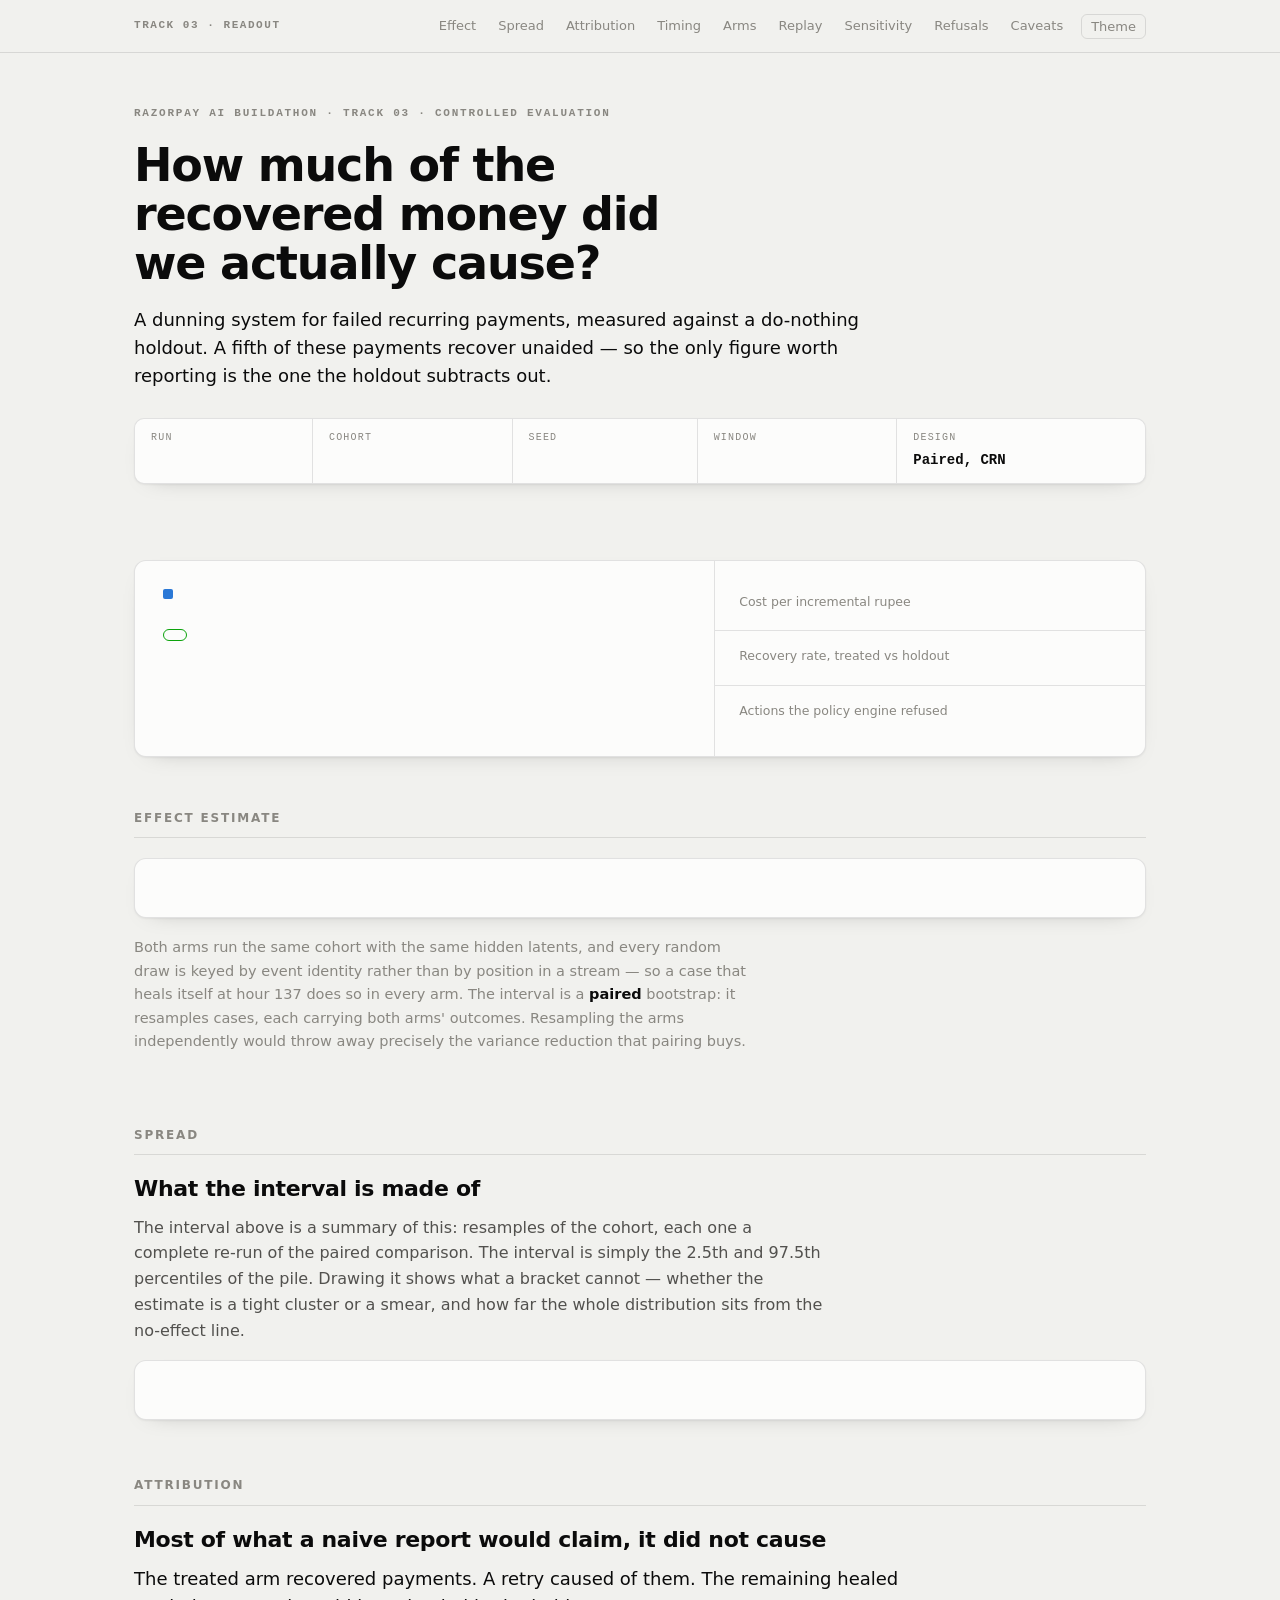
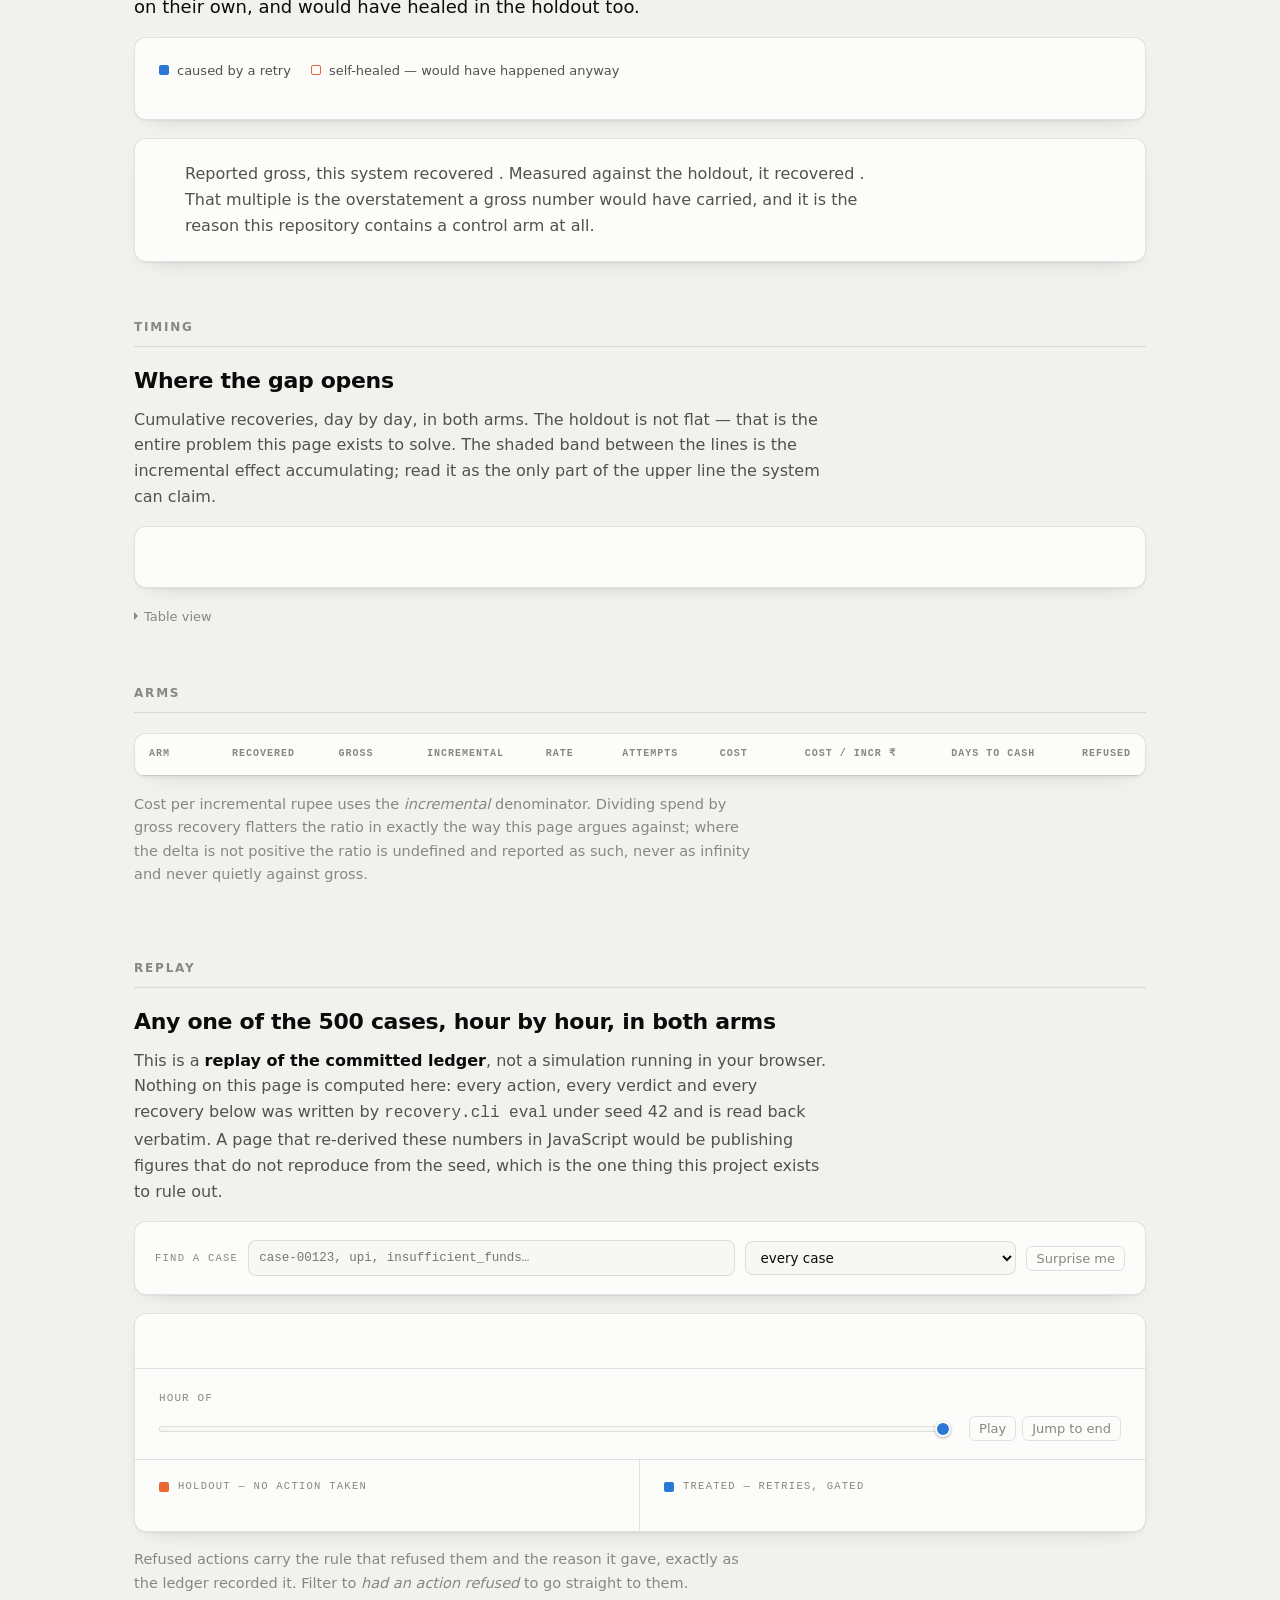
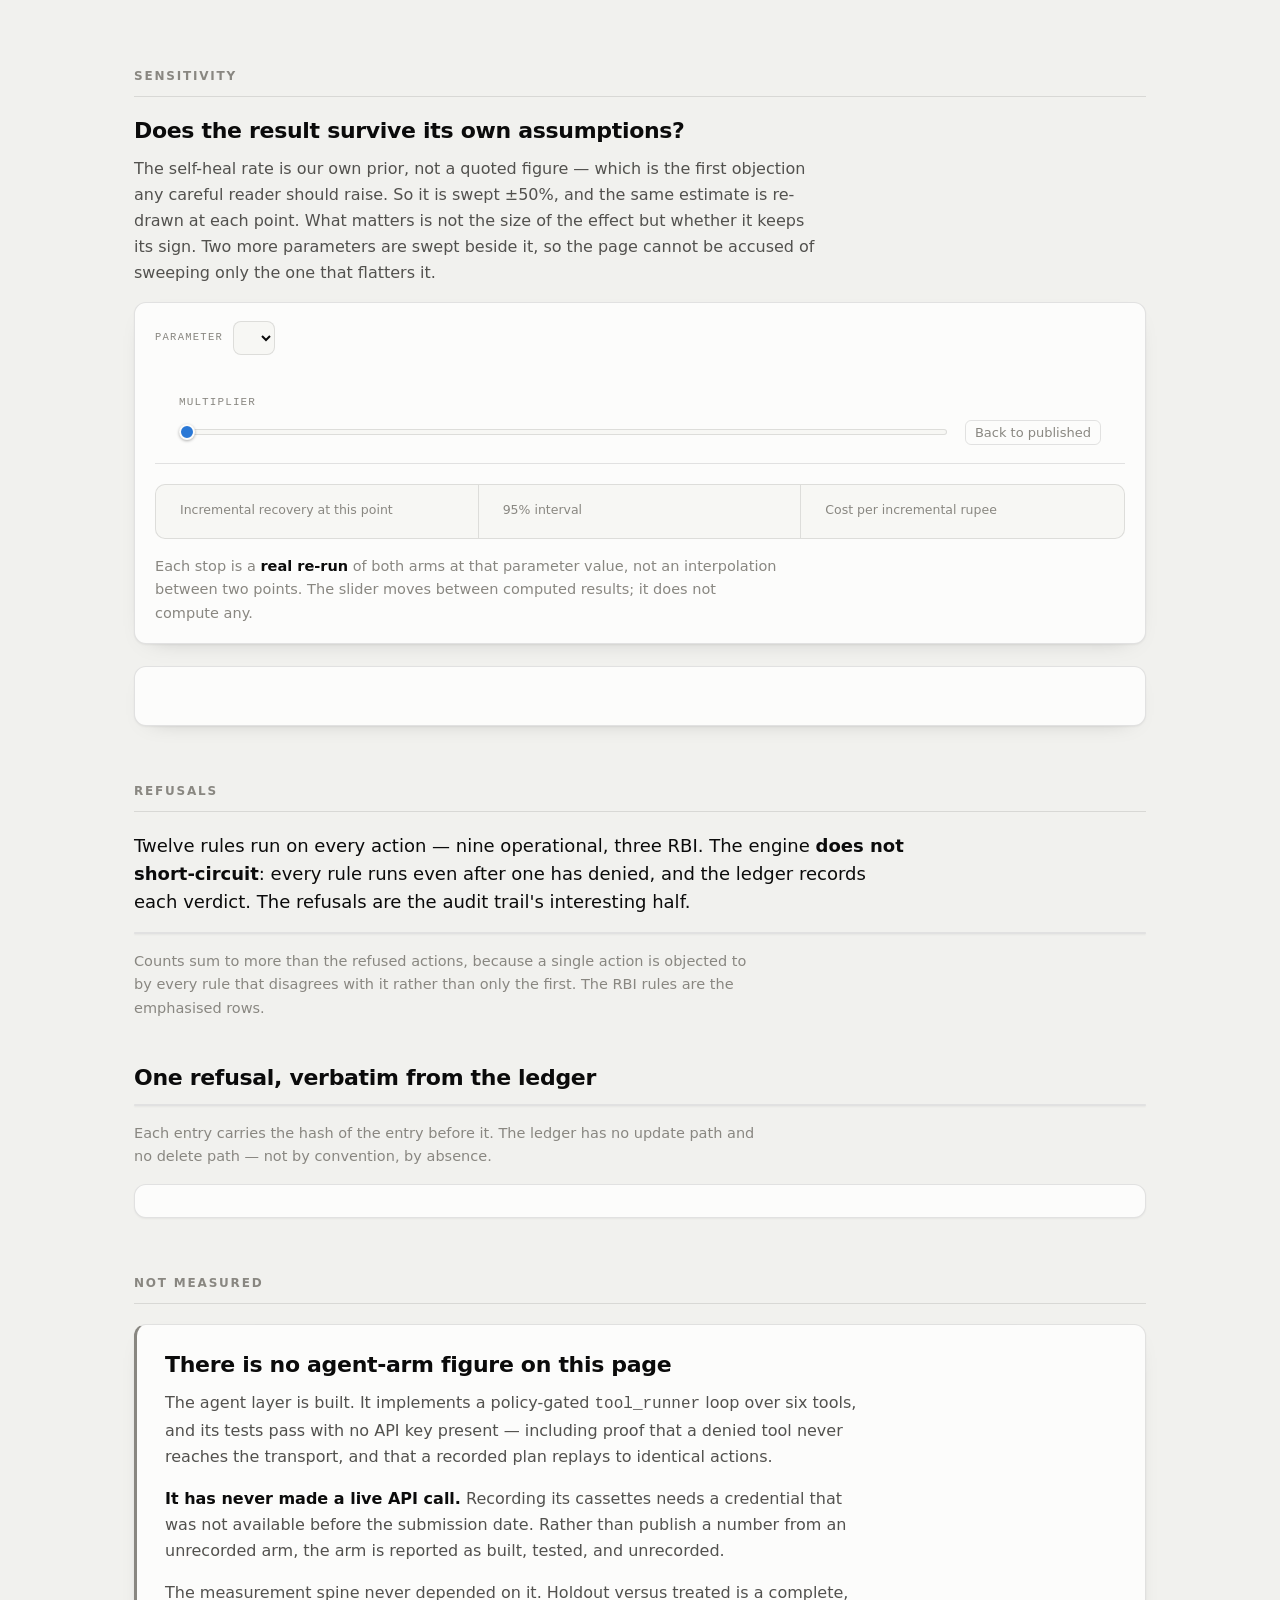
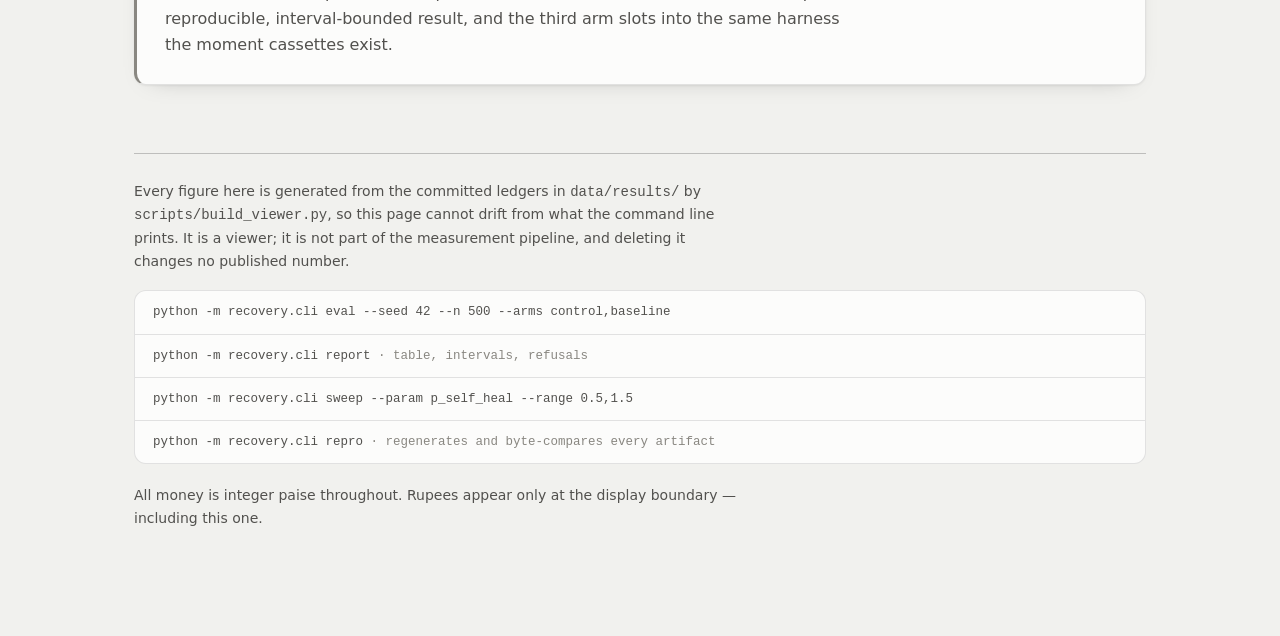
==== scripts/viewer.template.html @ 6b15efc8 "next phase done" ====
<!doctype html>
<html lang="en">
<head>
<meta charset="utf-8">
<meta name="viewport" content="width=device-width, initial-scale=1">
<title>Incremental Recovery Readout</title>
<style>
/* Webfonts are inlined at build time from scripts/fonts/fonts.css, not fetched.
   They used to come from fonts.googleapis.com, which meant that opening this file the
   way a reviewer actually opens it -- locally, often offline -- silently dropped every
   face to the system UI font and took the whole type system down with it. The page
   claims to need no network; it now actually needs none. */
/*__FONTS__*/
/* ---------------------------------------------------------------------------
   Palette. Slot 1 (blue) is the arm that acted; slot 2 (orange) is the holdout.
   One entity, one hue, everywhere on the page -- the same orange marks the
   control line, the self-healed units and the holdout row in the table.
   Both modes validated as a categorical pair against the surfaces below:
   adjacent CVD dE 24.7 light / 26.8 dark, contrast >= 3:1 in both.
   Status colours are reserved and never used for a series.
--------------------------------------------------------------------------- */
:root{
  --plane:#f1f1ee; --surface:#fcfcfb; --surface-2:#f7f7f4;
  --ink:#0b0b0b; --ink-2:#52514e; --muted:#898781;
  --grid:#e1e0d9; --axis:#c3c2b7; --hair:rgba(11,11,11,.11); --hair-2:rgba(11,11,11,.22);
  --series-1:#2a78d6; --series-1-wash:rgba(42,120,214,.10);
  --series-2:#eb6834; --series-2-wash:rgba(235,104,52,.10);
  --good:#0ca30c; --critical:#d03b3b; --critical-wash:rgba(208,59,59,.07);
  --sans:"Archivo",system-ui,-apple-system,"Segoe UI",sans-serif;
  --mono:"IBM Plex Mono",ui-monospace,SFMono-Regular,Menlo,Consolas,monospace;
  --shadow:0 1px 2px rgba(11,11,11,.05), 0 8px 24px -18px rgba(11,11,11,.35);
}
@media (prefers-color-scheme:dark){
  :root:not([data-theme="light"]){
    --plane:#0d0d0d; --surface:#1a1a19; --surface-2:#201f1e;
    --ink:#ffffff; --ink-2:#c3c2b7; --muted:#898781;
    --grid:#2c2c2a; --axis:#383835; --hair:rgba(255,255,255,.11); --hair-2:rgba(255,255,255,.22);
    --series-1:#3987e5; --series-1-wash:rgba(57,135,229,.13);
    --series-2:#d95926; --series-2-wash:rgba(217,89,38,.13);
    --critical-wash:rgba(208,59,59,.15);
    --shadow:0 1px 2px rgba(0,0,0,.5), 0 8px 24px -18px rgba(0,0,0,.9);
  }
}
:root[data-theme="dark"]{
  --plane:#0d0d0d; --surface:#1a1a19; --surface-2:#201f1e;
  --ink:#ffffff; --ink-2:#c3c2b7; --muted:#898781;
  --grid:#2c2c2a; --axis:#383835; --hair:rgba(255,255,255,.11); --hair-2:rgba(255,255,255,.22);
  --series-1:#3987e5; --series-1-wash:rgba(57,135,229,.13);
  --series-2:#d95926; --series-2-wash:rgba(217,89,38,.13);
  --critical-wash:rgba(208,59,59,.15);
  --shadow:0 1px 2px rgba(0,0,0,.5), 0 8px 24px -18px rgba(0,0,0,.9);
}

*{box-sizing:border-box}
html{scroll-behavior:smooth;scroll-padding-top:76px}
body{margin:0;background:var(--plane);color:var(--ink);
  font-family:var(--sans);font-size:16px;line-height:1.62;-webkit-font-smoothing:antialiased}
.wrap{max-width:1060px;margin:0 auto;padding:0 24px 96px}
p{max-width:68ch;margin:0 0 16px;color:var(--ink-2)}
.lede{font-size:18px;line-height:1.55;color:var(--ink)}
.note{color:var(--muted);font-size:14.5px}
b,strong{font-weight:600;color:var(--ink)}
.d{font-family:var(--mono)}
h1,h2,h3{text-wrap:balance;color:var(--ink)}
a{color:inherit}

/* nav --------------------------------------------------------------------- */
nav{position:sticky;top:0;z-index:30;background:var(--plane);
  background:color-mix(in srgb,var(--plane) 88%,transparent);
  backdrop-filter:blur(10px);border-bottom:1px solid var(--hair)}
.navin{max-width:1060px;margin:0 auto;padding:0 24px;display:flex;align-items:center;
  gap:8px;height:52px}
.navmark{font-family:var(--mono);font-size:11px;font-weight:600;letter-spacing:.14em;
  text-transform:uppercase;color:var(--muted);margin-right:auto;white-space:nowrap}
.navlinks{display:flex;gap:2px;overflow-x:auto;scrollbar-width:none}
.navlinks::-webkit-scrollbar{display:none}
.navlinks a{font-size:13px;color:var(--muted);text-decoration:none;padding:5px 10px;
  border-radius:6px;white-space:nowrap}
.navlinks a:hover{color:var(--ink);background:var(--surface-2)}
.navlinks a.on{color:var(--ink);background:var(--surface);box-shadow:inset 0 0 0 1px var(--hair)}
.tog{flex:0 0 auto;font:inherit;font-size:13px;color:var(--muted);cursor:pointer;
  background:none;border:1px solid var(--hair);border-radius:6px;padding:5px 9px;line-height:1}
.tog:hover{color:var(--ink);border-color:var(--hair-2)}

/* masthead ---------------------------------------------------------------- */
header{padding:52px 0 26px}
.kicker{font-family:var(--mono);font-size:11px;font-weight:600;letter-spacing:.16em;
  text-transform:uppercase;color:var(--muted);margin:0 0 18px;max-width:none}
h1{font-size:clamp(31px,4.4vw,46px);line-height:1.07;letter-spacing:-.026em;
  font-weight:700;margin:0 0 18px;max-width:20ch}
.meta{display:flex;flex-wrap:wrap;gap:0;margin-top:28px;border:1px solid var(--hair);
  border-radius:10px;background:var(--surface);overflow:hidden;box-shadow:var(--shadow)}
.meta div{flex:1 1 auto;min-width:112px;padding:11px 16px;border-right:1px solid var(--hair)}
.meta div:last-child{border-right:0}
.meta dt{font-family:var(--mono);font-size:10px;letter-spacing:.12em;text-transform:uppercase;
  color:var(--muted);margin:0 0 3px}
.meta dd{font-family:var(--mono);font-size:14px;font-weight:600;margin:0;
  font-variant-numeric:tabular-nums}

/* sections ---------------------------------------------------------------- */
section{padding-top:56px}
h2{font-size:12px;font-weight:600;letter-spacing:.15em;text-transform:uppercase;
  color:var(--muted);margin:0 0 20px;padding-bottom:9px;border-bottom:1px solid var(--hair)}
h3{font-size:22px;letter-spacing:-.014em;margin:0 0 12px;font-weight:600;line-height:1.25}
.card{border:1px solid var(--hair);border-radius:12px;background:var(--surface);
  box-shadow:var(--shadow)}
.pad{padding:22px 24px}

/* hero -------------------------------------------------------------------- */
.hero{display:grid;grid-template-columns:minmax(0,1.35fr) minmax(0,1fr);gap:0;
  overflow:hidden}
.hero-main{padding:28px 28px 26px;border-right:1px solid var(--hair)}
.hero-label{font-family:var(--mono);font-size:10.5px;letter-spacing:.13em;
  text-transform:uppercase;color:var(--muted);margin:0 0 10px;display:flex;
  align-items:center;gap:9px}
.swatch{width:10px;height:10px;border-radius:2px;display:inline-block;flex:0 0 auto}
.s1{background:var(--series-1)} .s2{background:var(--series-2)}
/* Proportional figures on the hero: tabular-nums makes a big number look loose. */
.hero-value{font-size:clamp(48px,7.4vw,74px);line-height:1;letter-spacing:-.038em;
  font-weight:700;margin:0;color:var(--ink)}
.hero-sub{margin:14px 0 0;font-family:var(--mono);font-size:13px;color:var(--ink-2);
  font-variant-numeric:tabular-nums}
.chip{display:inline-flex;align-items:center;gap:7px;margin-top:16px;font-size:12px;
  font-weight:600;letter-spacing:.02em;padding:5px 11px;border-radius:999px;
  border:1px solid currentColor;color:var(--good)}
.chip.no{color:var(--critical)}
.chip svg{width:13px;height:13px;flex:0 0 auto}
.tiles{display:grid;grid-template-rows:repeat(3,1fr)}
.tile{padding:15px 24px;border-bottom:1px solid var(--hair)}
.tile:last-child{border-bottom:0}
.tile dt{font-size:12.5px;color:var(--muted);margin:0 0 3px}
.tile dd{margin:0;font-size:23px;font-weight:600;letter-spacing:-.02em;line-height:1.2}
.tile .unit{font-size:13px;font-weight:400;color:var(--muted);letter-spacing:0}

/* charts ------------------------------------------------------------------ */
figure{margin:0}
svg{display:block;width:100%;height:auto;overflow:visible}
figcaption{font-size:13.5px;color:var(--muted);line-height:1.6;margin-top:14px;max-width:80ch}
.legend{display:flex;flex-wrap:wrap;gap:20px;margin:0 0 16px;font-size:13px;color:var(--ink-2)}
.legend span{display:inline-flex;align-items:center;gap:8px}
.key-line{width:16px;height:2px;border-radius:1px;display:inline-block}
.key-out{width:10px;height:10px;border-radius:2px;display:inline-block;
  border:1.5px solid var(--series-2)}

/* tables ------------------------------------------------------------------ */
.scroll{overflow-x:auto;border:1px solid var(--hair);border-radius:12px;background:var(--surface);
  box-shadow:var(--shadow)}
table{width:100%;border-collapse:collapse;font-size:14px}
th,td{text-align:right;padding:12px 14px;white-space:nowrap}
th:first-child,td:first-child{text-align:left}
thead th{font-family:var(--mono);font-size:10px;letter-spacing:.1em;text-transform:uppercase;
  color:var(--muted);font-weight:600;border-bottom:1px solid var(--hair-2)}
tbody td{font-family:var(--mono);font-variant-numeric:tabular-nums;
  border-bottom:1px solid var(--hair);color:var(--ink-2)}
tbody tr:last-child td{border-bottom:0}
tbody tr:hover td{background:var(--surface-2)}
tbody td:first-child{font-family:var(--sans);font-weight:600;font-size:14.5px;color:var(--ink)}
.arm-dot{display:inline-block;width:9px;height:9px;border-radius:2px;margin-right:9px;
  vertical-align:0}
td.lead{color:var(--ink);font-weight:600}
details.tableview{margin-top:14px}
details.tableview summary{font-size:13px;color:var(--muted);cursor:pointer;
  list-style:none;display:inline-flex;align-items:center;gap:6px}
details.tableview summary::-webkit-details-marker{display:none}
details.tableview summary::before{content:"";width:0;height:0;
  border:4px solid transparent;border-left-color:currentColor;border-right-width:0;
  transition:transform .15s}
details[open].tableview summary::before{transform:rotate(90deg) translateX(1px)}
details.tableview summary:hover{color:var(--ink)}
details.tableview .scroll{margin-top:12px}

/* refusals ---------------------------------------------------------------- */
.rules{overflow:hidden}
.rule-row{display:grid;grid-template-columns:minmax(150px,15rem) 1fr auto;gap:16px;
  align-items:center;padding:11px 20px;border-bottom:1px solid var(--hair)}
.rule-row:last-child{border-bottom:0}
.rule-row:hover{background:var(--surface-2)}
.rule-row .nm{font-family:var(--mono);font-size:12.5px;color:var(--ink-2)}
.rule-row.rbi-row .nm{color:var(--ink);font-weight:600}
.track{height:10px;border-radius:5px;background:var(--surface-2);
  box-shadow:inset 0 0 0 1px var(--hair);position:relative}
.track i{position:absolute;inset:0 auto 0 0;display:block;background:var(--series-1);
  border-radius:0 4px 4px 0;min-width:5px}
.rule-row .ct{font-family:var(--mono);font-size:13.5px;font-weight:600;min-width:4ch;
  text-align:right;color:var(--ink);font-variant-numeric:tabular-nums}

.register{overflow:hidden;font-family:var(--mono);font-size:12.5px}
.register .hd{display:flex;justify-content:space-between;gap:16px;padding:13px 20px;
  border-bottom:1px solid var(--hair-2);font-size:11px;color:var(--muted);
  letter-spacing:.07em;text-transform:uppercase}
.register .hd b{color:var(--critical)}
.vrow{display:grid;grid-template-columns:5.2rem minmax(0,15rem) 1fr;gap:14px;padding:9px 20px;
  border-bottom:1px solid var(--hair);align-items:baseline;color:var(--ink-2)}
.vrow:last-child{border-bottom:0}
.mk{display:inline-flex;align-items:center;gap:6px;font-weight:600;font-size:11px;
  letter-spacing:.06em;text-transform:uppercase}
.mk svg{width:12px;height:12px;flex:0 0 auto}
.vrow.deny{background:var(--critical-wash)}
.vrow.deny .mk{color:var(--critical)} .vrow.allow .mk{color:var(--good)}
.vrow .rid{color:var(--ink)}
.vrow .why{font-size:12px}
pre{font-family:var(--mono);font-size:12px;line-height:1.85;overflow-x:auto;margin:0;
  padding:16px 20px;border:1px solid var(--hair);border-radius:12px;background:var(--surface);
  color:var(--muted);box-shadow:var(--shadow)}
pre b{color:var(--ink);font-weight:600}

/* caveat, footer ---------------------------------------------------------- */
.caveat{padding:26px 28px;border-left:3px solid var(--muted)}
.caveat h3{margin-top:0}
footer{margin-top:68px;padding-top:26px;border-top:1px solid var(--hair-2);color:var(--muted);
  font-size:14px}
.cmds{list-style:none;padding:0;margin:18px 0 0;border:1px solid var(--hair);border-radius:12px;
  background:var(--surface);overflow:hidden}
.cmds li{font-family:var(--mono);font-size:12.5px;padding:11px 18px;
  border-bottom:1px solid var(--hair);color:var(--ink-2)}
.cmds li:last-child{border-bottom:0}
.cmds span{color:var(--muted)}

/* pickers, scrubbers, replay ---------------------------------------------- */
.picker{padding:18px 20px}
.pickrow{display:flex;flex-wrap:wrap;align-items:center;gap:10px}
.pickrow label{font-family:var(--mono);font-size:10.5px;letter-spacing:.12em;
  text-transform:uppercase;color:var(--muted);flex:0 0 auto}
.pickrow input[type=search],.pickrow select{font:inherit;font-size:13.5px;color:var(--ink);
  background:var(--surface-2);border:1px solid var(--hair);border-radius:8px;
  padding:7px 10px;min-width:0}
.pickrow input[type=search]{flex:1 1 240px;font-family:var(--mono);font-size:12.5px}
.pickrow select{flex:0 1 auto;cursor:pointer}
.pickrow input:focus-visible,.pickrow select:focus-visible,.tog:focus-visible,
input[type=range]:focus-visible{outline:2px solid var(--series-1);outline-offset:2px}
.hits{display:flex;flex-wrap:wrap;gap:6px;margin-top:14px;max-height:118px;overflow-y:auto}
.hits:empty{display:none}
.hit-chip{font-family:var(--mono);font-size:11.5px;padding:5px 9px;border-radius:7px;
  border:1px solid var(--hair);background:var(--surface-2);color:var(--ink-2);
  cursor:pointer;white-space:nowrap;line-height:1}
.hit-chip:hover{color:var(--ink);border-color:var(--hair-2)}
.hit-chip.on{background:var(--series-1);border-color:var(--series-1);color:#fff}
.hit-chip i{display:inline-block;width:6px;height:6px;border-radius:50%;margin-right:6px;
  vertical-align:1px;background:var(--muted)}
.hit-chip.won i{background:var(--series-1)} .hit-chip.deny i{background:var(--critical)}
.hits-none{font-size:13px;color:var(--muted);margin-top:14px}

.casecard{margin-top:18px;overflow:hidden}
.casehd{display:flex;flex-wrap:wrap;gap:20px;justify-content:space-between;
  align-items:flex-start;padding:22px 24px;border-bottom:1px solid var(--hair)}
.caseamt{font-size:clamp(28px,4.2vw,38px);line-height:1;letter-spacing:-.03em;
  font-weight:700;margin:0;color:var(--ink)}
.caseverdict{font-family:var(--mono);font-size:12px;text-align:right;color:var(--ink-2);
  line-height:1.7}
.caseverdict b{display:block;font-size:13px}
.caseverdict .win{color:var(--series-1)} .caseverdict .same{color:var(--muted)}

.scrub{padding:18px 24px;border-bottom:1px solid var(--hair);display:grid;
  grid-template-columns:1fr auto;gap:8px 18px;align-items:center}
.scrub label{font-family:var(--mono);font-size:11px;letter-spacing:.1em;
  text-transform:uppercase;color:var(--muted);grid-column:1/-1}
.scrub label b{color:var(--ink);font-size:13px;letter-spacing:0}
.scrubbtns{display:flex;gap:6px}
input[type=range]{-webkit-appearance:none;appearance:none;width:100%;height:20px;
  background:none;cursor:pointer;margin:0}
input[type=range]::-webkit-slider-runnable-track{height:6px;border-radius:3px;
  background:var(--surface-2);box-shadow:inset 0 0 0 1px var(--hair)}
input[type=range]::-moz-range-track{height:6px;border-radius:3px;
  background:var(--surface-2);box-shadow:inset 0 0 0 1px var(--hair)}
input[type=range]::-webkit-slider-thumb{-webkit-appearance:none;appearance:none;
  width:16px;height:16px;border-radius:50%;background:var(--series-1);margin-top:-5px;
  border:2px solid var(--surface);box-shadow:0 1px 3px rgba(0,0,0,.3)}
input[type=range]::-moz-range-thumb{width:16px;height:16px;border-radius:50%;
  background:var(--series-1);border:2px solid var(--surface);box-shadow:0 1px 3px rgba(0,0,0,.3)}

.lanes{display:grid;grid-template-columns:1fr 1fr;gap:0}
.lane{padding:18px 24px 22px;border-right:1px solid var(--hair);min-width:0}
.lane:last-child{border-right:0}
.lanehd{font-family:var(--mono);font-size:10.5px;letter-spacing:.12em;text-transform:uppercase;
  color:var(--muted);margin:0 0 14px;display:flex;align-items:center;gap:9px}
.events{display:flex;flex-direction:column;gap:8px}
.ev{border:1px solid var(--hair);border-radius:9px;padding:9px 12px;background:var(--surface-2);
  font-family:var(--mono);font-size:12px;color:var(--ink-2);line-height:1.55}
.ev .evhd{display:flex;justify-content:space-between;gap:12px;align-items:baseline}
.ev .evh{color:var(--muted);font-size:11px;flex:0 0 auto}
.ev b{color:var(--ink);font-weight:600}
.ev.deny{background:var(--critical-wash);border-color:var(--critical)}
.ev.deny .rule{color:var(--critical);font-weight:600}
.ev.win{border-color:var(--series-1)}
.ev .why{display:block;margin-top:5px;font-size:11.5px;color:var(--muted)}
.ev-none{font-size:12.5px;color:var(--muted);font-style:italic}
.sweeptiles{grid-template-rows:none;grid-template-columns:repeat(3,1fr);margin:20px 0 0;
  border:1px solid var(--hair);border-radius:10px;overflow:hidden;background:var(--surface-2)}
.sweeptiles .tile{border-bottom:0;border-right:1px solid var(--hair)}
.sweeptiles .tile:last-child{border-right:0}
.sweeptiles .tile dd{font-family:var(--mono);font-size:17px;font-variant-numeric:tabular-nums}

@media (max-width:760px){
  .lanes{grid-template-columns:1fr}
  .lane{border-right:0;border-bottom:1px solid var(--hair)}
  .sweeptiles{grid-template-columns:1fr}
  .sweeptiles .tile{border-right:0;border-bottom:1px solid var(--hair)}
}

/* tooltip ----------------------------------------------------------------- */
#tip{position:fixed;z-index:60;pointer-events:none;opacity:0;transition:opacity .1s;
  background:var(--surface);border:1px solid var(--hair-2);border-radius:8px;
  box-shadow:var(--shadow);padding:8px 11px;font-family:var(--mono);font-size:12px;
  color:var(--ink);max-width:280px;line-height:1.5}
#tip b{display:block;font-family:var(--sans);font-size:12.5px;margin-bottom:3px}
.hit{cursor:crosshair}

@media (max-width:820px){
  .hero{grid-template-columns:1fr}
  .hero-main{border-right:0;border-bottom:1px solid var(--hair)}
  .tiles{grid-template-columns:1fr}
}
@media (max-width:760px){
  .wrap{padding:0 16px 64px}
  .navin{padding:0 16px}
  .rule-row{grid-template-columns:minmax(112px,10rem) 1fr auto;gap:11px}
  .vrow{grid-template-columns:1fr;gap:2px}
}
@media print{
  nav,.tog,#tip{display:none}
  body{background:#fff}
  .card,.scroll,pre,.cmds{box-shadow:none}
  section{page-break-inside:avoid}
}
</style>
</head>
<body>

<nav>
  <div class="navin">
    <span class="navmark">Track 03 · Readout</span>
    <div class="navlinks">
      <a href="#effect">Effect</a>
      <a href="#spread">Spread</a>
      <a href="#attribution">Attribution</a>
      <a href="#timing">Timing</a>
      <a href="#arms">Arms</a>
      <a href="#replay">Replay</a>
      <a href="#sensitivity">Sensitivity</a>
      <a href="#refusals">Refusals</a>
      <a href="#caveats">Caveats</a>
    </div>
    <button class="tog" id="tog" type="button" aria-label="Switch colour theme">Theme</button>
  </div>
</nav>

<div class="wrap">

<header>
  <p class="kicker">Razorpay AI Buildathon · Track 03 · Controlled evaluation</p>
  <h1>How much of the recovered money did we actually cause?</h1>
  <p class="lede">A dunning system for failed recurring payments, measured against a
  do-nothing holdout. A fifth of these payments recover unaided — so the only figure
  worth reporting is the one the holdout subtracts out.</p>
  <dl class="meta">
    <div><dt>Run</dt><dd id="m-run"></dd></div>
    <div><dt>Cohort</dt><dd id="m-n"></dd></div>
    <div><dt>Seed</dt><dd id="m-seed"></dd></div>
    <div><dt>Window</dt><dd id="m-window"></dd></div>
    <div><dt>Design</dt><dd>Paired, CRN</dd></div>
  </dl>
</header>

<section id="effect" style="padding-top:34px">
  <div class="card hero">
    <div class="hero-main">
      <p class="hero-label"><i class="swatch s1"></i><span id="h-label"></span></p>
      <p class="hero-value" id="h-value"></p>
      <p class="hero-sub" id="h-sub"></p>
      <span class="chip" id="h-chip"></span>
    </div>
    <dl class="tiles">
      <div class="tile"><dt>Cost per incremental rupee</dt><dd id="t-cpi"></dd></div>
      <div class="tile"><dt>Recovery rate, treated vs holdout</dt><dd id="t-rate"></dd></div>
      <div class="tile"><dt>Actions the policy engine refused</dt><dd id="t-blocked"></dd></div>
    </dl>
  </div>

  <h2 style="margin-top:52px">Effect estimate</h2>
  <figure class="card pad">
    <div id="fig-forest"></div>
    <figcaption id="cap-forest"></figcaption>
  </figure>
  <p class="note" style="margin-top:18px">Both arms run the same cohort with the same
  hidden latents, and every random draw is keyed by event identity rather than by
  position in a stream — so a case that heals itself at hour 137 does so in every arm.
  The interval is a <strong>paired</strong> bootstrap: it resamples cases, each carrying
  both arms' outcomes. Resampling the arms independently would throw away precisely the
  variance reduction that pairing buys.</p>
</section>

<section id="spread">
  <h2>Spread</h2>
  <h3>What the interval is made of</h3>
  <p>The interval above is a summary of this: <b id="s-reps"></b> resamples of the
  cohort, each one a complete re-run of the paired comparison. The interval is simply
  the 2.5th and 97.5th percentiles of the pile. Drawing it shows what a bracket cannot —
  whether the estimate is a tight cluster or a smear, and how far the whole distribution
  sits from the no-effect line.</p>
  <figure class="card pad">
    <div id="fig-boot" class="hit"></div>
    <figcaption id="cap-boot"></figcaption>
  </figure>
</section>

<section id="attribution">
  <h2>Attribution</h2>
  <h3>Most of what a naive report would claim, it did not cause</h3>
  <p class="lede">The treated arm recovered <b id="a-total"></b> payments. A retry
  caused <b id="a-caused"></b> of them. The remaining <b id="a-anyway"></b> healed on
  their own, and would have healed in the holdout too.</p>
  <div class="card pad">
    <div class="legend">
      <span><i class="swatch s1"></i>caused by a retry</span>
      <span><i class="key-out"></i>self-healed — would have happened anyway</span>
    </div>
    <div id="fig-units" class="hit"></div>
  </div>
  <div class="card pad" style="display:grid;grid-template-columns:auto 1fr;gap:26px;
    align-items:center;margin-top:18px">
    <p style="margin:0;font-size:38px;font-weight:700;letter-spacing:-.03em;line-height:1;
      color:var(--ink);max-width:none" id="a-ratio"></p>
    <p style="margin:0">Reported gross, this system recovered <b id="a-gross"></b>.
    Measured against the holdout, it recovered <b id="a-incr"></b>. That multiple is the
    overstatement a gross number would have carried, and it is the reason this
    repository contains a control arm at all.</p>
  </div>
</section>

<section id="timing">
  <h2>Timing</h2>
  <h3>Where the gap opens</h3>
  <p>Cumulative recoveries, day by day, in both arms. The holdout is not flat — that is
  the entire problem this page exists to solve. The shaded band between the lines is the
  incremental effect accumulating; read it as the only part of the upper line the
  system can claim.</p>
  <figure class="card pad">
    <div class="legend" id="leg-timing"></div>
    <div id="fig-timing" class="hit"></div>
    <figcaption id="cap-timing"></figcaption>
  </figure>
  <details class="tableview">
    <summary>Table view</summary>
    <div class="scroll"><table id="timing-table"></table></div>
  </details>
</section>

<section id="arms">
  <h2>Arms</h2>
  <div class="scroll"><table id="arms-table">
    <thead><tr>
      <th>arm</th><th>recovered</th><th>gross</th><th>incremental</th><th>rate</th>
      <th>attempts</th><th>cost</th><th>cost / incr ₹</th><th>days to cash</th><th>refused</th>
    </tr></thead><tbody></tbody>
  </table></div>
  <p class="note" style="margin-top:16px">Cost per incremental rupee uses the
  <em>incremental</em> denominator. Dividing spend by gross recovery flatters the ratio
  in exactly the way this page argues against; where the delta is not positive the ratio
  is undefined and reported as such, never as infinity and never quietly against gross.</p>
</section>

<section id="replay">
  <h2>Replay</h2>
  <h3>Any one of the 500 cases, hour by hour, in both arms</h3>
  <p>This is a <strong>replay of the committed ledger</strong>, not a simulation running
  in your browser. Nothing on this page is computed here: every action, every verdict and
  every recovery below was written by <span class="d">recovery.cli eval</span> under seed
  42 and is read back verbatim. A page that re-derived these numbers in JavaScript would
  be publishing figures that do not reproduce from the seed, which is the one thing this
  project exists to rule out.</p>

  <div class="card pad picker">
    <div class="pickrow">
      <label for="case-search">Find a case</label>
      <input id="case-search" type="search" placeholder="case-00123, upi, insufficient_funds…"
             autocomplete="off" spellcheck="false">
      <select id="case-filter" aria-label="Filter cases">
        <option value="all">every case</option>
        <option value="denied">had an action refused</option>
        <option value="lift">recovered only in the treated arm</option>
        <option value="selfheal">self-healed in both arms</option>
        <option value="neither">never recovered</option>
      </select>
      <button class="tog" id="case-rand" type="button">Surprise me</button>
    </div>
    <div id="case-hits" class="hits"></div>
  </div>

  <div class="card casecard" id="case-card">
    <div class="casehd">
      <div>
        <p class="hero-label"><span id="c-id"></span></p>
        <p class="caseamt" id="c-amt"></p>
        <p class="note" id="c-meta" style="margin:6px 0 0"></p>
      </div>
      <div class="caseverdict" id="c-verdict"></div>
    </div>

    <div class="scrub">
      <label for="c-hour">Hour <b id="c-hour-label"></b> of <span id="c-window"></span></label>
      <input id="c-hour" type="range" min="0" max="336" step="1" value="336">
      <div class="scrubbtns">
        <button class="tog" id="c-play" type="button">Play</button>
        <button class="tog" id="c-end" type="button">Jump to end</button>
      </div>
    </div>

    <div id="fig-case" class="hit"></div>

    <div class="lanes">
      <div class="lane"><p class="lanehd"><i class="swatch s2"></i>holdout — no action taken</p>
        <div class="events" id="c-ev-control"></div></div>
      <div class="lane"><p class="lanehd"><i class="swatch s1"></i>treated — retries, gated</p>
        <div class="events" id="c-ev-treat"></div></div>
    </div>
  </div>
  <p class="note" style="margin-top:16px">Refused actions carry the rule that refused
  them and the reason it gave, exactly as the ledger recorded it. Filter to
  <em>had an action refused</em> to go straight to them.</p>
</section>

<section id="sensitivity">
  <h2>Sensitivity</h2>
  <h3>Does the result survive its own assumptions?</h3>
  <p>The self-heal rate is our own prior, not a quoted figure — which is the first
  objection any careful reader should raise. So it is swept ±50%, and the same estimate
  is re-drawn at each point. What matters is not the size of the effect but whether it
  keeps its sign. Two more parameters are swept beside it, so the page cannot be accused
  of sweeping only the one that flatters it.</p>

  <div class="card pad picker">
    <div class="pickrow">
      <label for="sweep-param">Parameter</label>
      <select id="sweep-param" aria-label="Which parameter to sweep"></select>
      <span class="note" id="sweep-desc"></span>
    </div>
    <div class="scrub" style="margin-top:18px">
      <label for="sweep-at">Multiplier <b id="sweep-at-label"></b></label>
      <input id="sweep-at" type="range" min="0" max="8" step="1" value="0">
      <div class="scrubbtns">
        <button class="tog" id="sweep-reset" type="button">Back to published</button>
      </div>
    </div>
    <dl class="tiles sweeptiles">
      <div class="tile"><dt>Incremental recovery at this point</dt><dd id="s-incr"></dd></div>
      <div class="tile"><dt>95% interval</dt><dd id="s-ci"></dd></div>
      <div class="tile"><dt>Cost per incremental rupee</dt><dd id="s-cpi"></dd></div>
    </dl>
    <p class="note" style="margin:16px 0 0">Each stop is a <strong>real re-run</strong> of
    both arms at that parameter value, not an interpolation between two points. The slider
    moves between computed results; it does not compute any.</p>
  </div>

  <figure class="card pad" style="margin-top:22px">
    <div id="fig-sweep"></div>
    <figcaption id="cap-sweep"></figcaption>
  </figure>
</section>

<section id="refusals">
  <h2>Refusals</h2>
  <p class="lede">Twelve rules run on every action — nine operational, three RBI. The
  engine <strong>does not short-circuit</strong>: every rule runs even after one has
  denied, and the ledger records each verdict. The refusals are the audit trail's
  interesting half.</p>
  <div class="card rules" id="rules"></div>
  <p class="note" style="margin-top:16px">Counts sum to more than the
  <b id="r-total"></b> refused actions, because a single action is objected to by every
  rule that disagrees with it rather than only the first. The RBI rules are the
  emphasised rows.</p>

  <h3 style="margin-top:44px">One refusal, verbatim from the ledger</h3>
  <div class="card register" id="register"></div>
  <p class="note" style="margin-top:16px">Each entry carries the hash of the entry
  before it. The ledger has no update path and no delete path — not by convention, by
  absence.</p>
  <pre id="chain"></pre>
</section>

<section id="caveats">
  <h2>Not measured</h2>
  <div class="card caveat">
    <h3>There is no agent-arm figure on this page</h3>
    <p>The agent layer is built. It implements a policy-gated <span class="d">tool_runner</span>
    loop over six tools, and its tests pass with no API key present — including proof
    that a denied tool never reaches the transport, and that a recorded plan replays to
    identical actions.</p>
    <p><strong>It has never made a live API call.</strong> Recording its cassettes needs
    a credential that was not available before the submission date. Rather than publish a
    number from an unrecorded arm, the arm is reported as built, tested, and unrecorded.</p>
    <p style="margin-bottom:0">The measurement spine never depended on it. Holdout versus
    treated is a complete, reproducible, interval-bounded result, and the third arm slots
    into the same harness the moment cassettes exist.</p>
  </div>
</section>

<footer>
  <p>Every figure here is generated from the committed ledgers in
  <span class="d">data/results/</span> by <span class="d">scripts/build_viewer.py</span>,
  so this page cannot drift from what the command line prints. It is a viewer; it is not
  part of the measurement pipeline, and deleting it changes no published number.</p>
  <ul class="cmds">
    <li>python -m recovery.cli eval --seed 42 --n 500 --arms control,baseline</li>
    <li>python -m recovery.cli report <span>· table, intervals, refusals</span></li>
    <li>python -m recovery.cli sweep --param p_self_heal --range 0.5,1.5</li>
    <li>python -m recovery.cli repro <span>· regenerates and byte-compares every artifact</span></li>
  </ul>
  <p style="margin-top:20px" id="foot-costs"></p>
  <p>All money is integer paise throughout. Rupees appear only at the display boundary —
  including this one.</p>
</footer>

</div>
<div id="tip" role="status" aria-live="polite"></div>

<script id="payload" type="application/json">__DATA__</script>
<script>
const D = JSON.parse(document.getElementById("payload").textContent);
const $ = id => document.getElementById(id);
const NS = "http://www.w3.org/2000/svg";

/* -- formatting: rupees at the display boundary, never anywhere else ------- */
const R  = p => (p < 0 ? "−" : "") + "₹" +
  Math.abs(Math.round(p / 100)).toLocaleString("en-IN");
const Rp = p => { const s = p < 0 ? "−" : ""; p = Math.abs(p);
  return s + "₹" + Math.floor(p / 100).toLocaleString("en-IN") + "." +
    String(p % 100).padStart(2, "0"); };
const pct = x => (x * 100).toFixed(1) + "%";
const N = n => n.toLocaleString("en-IN");

/* -- svg helpers ---------------------------------------------------------- */
function svg(w, h){ const s = document.createElementNS(NS, "svg");
  s.setAttribute("viewBox", `0 0 ${w} ${h}`); s.setAttribute("role", "img"); return s; }
function el(t, a, p){ const e = document.createElementNS(NS, t);
  for (const k in a) e.setAttribute(k, a[k]); p.appendChild(e); return e; }
function txt(p, x, y, s, anchor, size, fill, weight){
  const t = el("text", { x, y, "text-anchor": anchor || "middle", "font-family": "var(--mono)",
    "font-size": size || 11, fill: fill || "var(--muted)", "font-weight": weight || 400,
    "font-variant-numeric": "tabular-nums" }, p);
  t.textContent = s; return t; }

/* -- one shared tooltip; hover enhances, it never gates a value ----------- */
const tip = $("tip");
function hoverable(node, html){
  node.addEventListener("pointerenter", () => { tip.innerHTML = html; tip.style.opacity = 1; });
  node.addEventListener("pointermove", e => {
    const pad = 14, w = tip.offsetWidth, h = tip.offsetHeight;
    tip.style.left = Math.min(e.clientX + pad, innerWidth - w - 8) + "px";
    tip.style.top  = Math.max(8, e.clientY - h - pad) + "px";
  });
  node.addEventListener("pointerleave", () => { tip.style.opacity = 0; });
}

/* -- theme toggle: the CSS carries both palettes; this only stamps the root */
(function(){
  const root = document.documentElement;
  let saved = null;
  try { saved = localStorage.getItem("readout-theme"); } catch (e) { /* private mode */ }
  if (saved === "dark" || saved === "light") root.setAttribute("data-theme", saved);
  $("tog").addEventListener("click", () => {
    const dark = getComputedStyle(root).getPropertyValue("--plane").trim() === "#0d0d0d";
    const next = dark ? "light" : "dark";
    root.setAttribute("data-theme", next);
    try { localStorage.setItem("readout-theme", next); } catch (e) { /* ignore */ }
  });
})();

/* -- nav scrollspy -------------------------------------------------------- */
(function(){
  const links = [...document.querySelectorAll(".navlinks a")];
  const byId = new Map(links.map(a => [a.getAttribute("href").slice(1), a]));
  const obs = new IntersectionObserver(entries => {
    entries.forEach(e => {
      if (!e.isIntersecting) return;
      links.forEach(a => a.classList.remove("on"));
      byId.get(e.target.id)?.classList.add("on");
    });
  }, { rootMargin: "-56px 0px -70% 0px" });
  byId.forEach((_, id) => { const s = document.getElementById(id); if (s) obs.observe(s); });
})();

/* -- run metadata --------------------------------------------------------- */
$("m-run").textContent = D.run.run_id;
$("m-n").textContent = D.run.n + " cases";
$("m-seed").textContent = D.run.seed;
$("m-window").textContent = D.run.window_h + " h";

const control = D.arms.find(a => a.arm === "control");
const treat   = D.arms.find(a => a.arm !== "control") || control;
const ci      = D.ci[treat.arm];
const DAYS    = Math.max(1, D.run.window_h / 24);

/* ========================================================================
   Hero. Exactly one hero figure on the page; everything else is a stat tile.
   ======================================================================== */
(function(){
  $("h-label").textContent = "Incremental recovery · " + treat.arm + " over holdout";
  $("h-value").textContent = R(ci.point);
  $("h-sub").textContent =
    "95% paired bootstrap  [" + R(ci.lo) + ", " + R(ci.hi) + "]   ·   " +
    N(ci.replicates) + " replicates";

  const ok = ci.excludes_zero && ci.lo > 0;
  const chip = $("h-chip");
  chip.className = "chip" + (ok ? "" : " no");
  chip.innerHTML =
    `<svg viewBox="0 0 16 16" fill="none" stroke="currentColor" stroke-width="2"
      stroke-linecap="round" stroke-linejoin="round" aria-hidden="true">` +
    (ok ? `<path d="M13 4.5 6.5 11.5 3 8"/>` : `<path d="M8 4v5"/><path d="M8 12h.01"/>`) +
    `</svg><span>${ok ? "Interval clears zero" : "Interval crosses zero"}</span>`;

  $("t-cpi").innerHTML = treat.cpi == null
    ? "—" : "₹" + treat.cpi.toFixed(3) + ' <span class="unit">per incremental ₹1</span>';
  $("t-rate").innerHTML = pct(treat.recovery_rate) +
    ' <span class="unit">vs ' + pct(control.recovery_rate) + " unaided</span>";
  $("t-blocked").innerHTML = N(treat.blocked) +
    ' <span class="unit">across ' + Object.keys(treat.blocked_by_rule).length + " rules</span>";

  const c = D.costs;
  $("foot-costs").textContent =
    "Cost priors, all our own and all swept: retry " + Rp(c.retry_paise) + ", SMS " +
    Rp(c.sms_paise) + ", WhatsApp " + Rp(c.whatsapp_paise) + ", e-mail " +
    Rp(c.email_paise) + " per action.";
})();

/* ========================================================================
   Forest plot. One row per estimate on a shared scale; the right-hand
   numbers are the forest's estimate column, not per-point labelling.
   ======================================================================== */
function forest(mount, rows, opts){
  const W = 960, ROW = opts.row || 62, PL = opts.left || 172, PR = 124, PT = 36, PB = 44;
  const H = PT + rows.length * ROW + PB;
  const lo = Math.min(0, ...rows.map(r => r.lo)), hi = Math.max(...rows.map(r => r.hi));
  const pad = (hi - lo) * 0.06;
  const X = v => PL + ((v - (lo - pad)) / ((hi + pad) - (lo - pad))) * (W - PL - PR);
  const s = svg(W, H);

  const ticks = 5;
  for (let i = 0; i <= ticks; i++){
    const v = (lo - pad) + ((hi + pad) - (lo - pad)) * i / ticks;
    // Solid hairline gridlines. Dashing is reserved for the threshold below.
    el("line", { x1: X(v), y1: PT - 10, x2: X(v), y2: PT + rows.length * ROW,
      stroke: "var(--grid)", "stroke-width": 1 }, s);
    txt(s, X(v), PT + rows.length * ROW + 24, R(v), "middle", 10.5);
  }
  // The no-effect line: a threshold, which is the one thing a dash may mean.
  el("line", { x1: X(0), y1: PT - 16, x2: X(0), y2: PT + rows.length * ROW + 4,
    stroke: "var(--critical)", "stroke-width": 1.5, "stroke-dasharray": "4 4" }, s);
  txt(s, X(0), PT - 22, "no effect", "middle", 10.5, "var(--critical)", 600);

  rows.forEach((r, i) => {
    const y = PT + i * ROW + ROW / 2;
    const col = "var(--series-1)";
    if (i) el("line", { x1: 0, y1: PT + i * ROW, x2: W, y2: PT + i * ROW,
      stroke: "var(--hair)", "stroke-width": 1 }, s);
    txt(s, PL - 18, y - 3, r.label, "end", 13.5, "var(--ink)", 600);
    if (r.sub) txt(s, PL - 18, y + 13, r.sub, "end", 10.5, "var(--muted)");

    const g = el("g", { class: "hit" }, s);
    el("line", { x1: X(r.lo), y1: y, x2: X(r.hi), y2: y, stroke: col, "stroke-width": 2,
      "stroke-linecap": "round" }, g);
    [r.lo, r.hi].forEach(v => el("line", { x1: X(v), y1: y - 7, x2: X(v), y2: y + 7,
      stroke: col, "stroke-width": 2, "stroke-linecap": "round" }, g));
    // Point estimate: >= 8px, with a 2px surface ring so it stays legible on the whisker.
    el("circle", { cx: X(r.point), cy: y, r: 5.5, fill: col,
      stroke: "var(--surface)", "stroke-width": 2 }, g);
    // Wide invisible hit target -- the mark itself is too small to hover reliably.
    const hit = el("rect", { x: X(r.lo) - 14, y: y - 16, width: X(r.hi) - X(r.lo) + 28,
      height: 32, fill: "transparent" }, g);
    hoverable(hit, `<b>${r.label}</b>estimate ${R(r.point)}<br>95% CI [${R(r.lo)}, ${R(r.hi)}]`);

    txt(s, W - PR + 18, y + 4, R(r.point), "start", 13, "var(--ink)", 600);
  });
  mount.appendChild(s);
}

forest($("fig-forest"), [{
  label: treat.arm + " − control",
  sub: N(ci.replicates) + " replicates",
  point: ci.point, lo: ci.lo, hi: ci.hi
}], { row: 84 });

$("cap-forest").textContent =
  "Incremental recovery with its 95% paired-bootstrap interval, drawn against the no-effect line. "
  + "Interval: [" + R(ci.lo) + ", " + R(ci.hi) + "]. "
  + (ci.excludes_zero ? "It clears zero, so the effect is distinguishable from doing nothing."
                      : "It crosses zero, so the effect is not distinguishable from doing nothing.");

/* ========================================================================
   Bootstrap distribution. The interval is a two-number summary of this pile,
   and the pile is already in the payload -- so draw it.
   ======================================================================== */
(function(){
  const reps = D.bootstrap_replicates || [];
  if (!reps.length){ $("cap-boot").textContent = "No replicates committed."; return; }
  $("s-reps").textContent = N(reps.length);

  const W = 960, H = 300, PL = 56, PR = 24, PT = 22, PB = 46;
  // Zero is forced into the domain: "the whole distribution sits right of zero"
  // is the claim, and a chart cropped to the data cannot show it.
  const lo = Math.min(0, ...reps), hi = Math.max(...reps);
  const span = (hi - lo) || 1;
  const X = v => PL + ((v - lo) / span) * (W - PL - PR);

  const BINS = 40, w = span / BINS, counts = new Array(BINS).fill(0);
  reps.forEach(v => counts[Math.min(BINS - 1, Math.floor((v - lo) / w))]++);
  const peak = Math.max(...counts);
  const Y = c => PT + (1 - c / peak) * (H - PT - PB);
  const s = svg(W, H);

  for (let i = 0; i <= 4; i++){
    const y = PT + (H - PT - PB) * i / 4;
    el("line", { x1: PL, y1: y, x2: W - PR, y2: y, stroke: "var(--grid)",
      "stroke-width": 1 }, s);
    txt(s, PL - 10, y + 4, N(Math.round(peak * (1 - i / 4))), "end", 10.5);
  }
  el("line", { x1: PL, y1: H - PB, x2: W - PR, y2: H - PB, stroke: "var(--axis)",
    "stroke-width": 1 }, s);

  const bw = (W - PL - PR) / BINS;
  counts.forEach((c, i) => {
    if (!c) return;
    const x = PL + i * bw, h = (H - PB) - Y(c);
    // 2px surface gap between neighbours, 4px rounded data-end, square at baseline.
    const g = el("g", {}, s);
    el("path", {
      d: `M${x + 1} ${H - PB} V${Y(c) + 4} a4 4 0 0 1 4 -4 h${bw - 10} a4 4 0 0 1 4 4 V${H - PB} Z`,
      fill: "var(--series-1)", opacity: .85
    }, g);
    const hit = el("rect", { x, y: PT, width: bw, height: H - PB - PT, fill: "transparent" }, g);
    hoverable(hit, `<b>${R(lo + i * w)} – ${R(lo + (i + 1) * w)}</b>${N(c)} of ` +
      `${N(reps.length)} replicates (${(c / reps.length * 100).toFixed(1)}%)`);
  });

  // The interval bounds and the no-effect line, all directly labelled.
  [["lo", ci.lo, "2.5%"], ["hi", ci.hi, "97.5%"]].forEach(([, v, lab]) => {
    el("line", { x1: X(v), y1: PT - 6, x2: X(v), y2: H - PB, stroke: "var(--ink)",
      "stroke-width": 1.5 }, s);
    txt(s, X(v), PT - 11, lab + "  " + R(v), "middle", 10.5, "var(--ink)", 600);
  });
  el("line", { x1: X(0), y1: PT - 6, x2: X(0), y2: H - PB, stroke: "var(--critical)",
    "stroke-width": 1.5, "stroke-dasharray": "4 4" }, s);
  txt(s, X(0) + 6, PT - 11, "no effect", "start", 10.5, "var(--critical)", 600);

  for (let i = 0; i <= 5; i++){
    const v = lo + span * i / 5;
    txt(s, X(v), H - PB + 22, R(v), "middle", 10.5);
  }
  txt(s, (PL + W - PR) / 2, H - 8, "incremental recovery per bootstrap resample",
    "middle", 11, "var(--muted)");

  $("fig-boot").appendChild(s);
  const below = reps.filter(v => v <= 0).length;
  $("cap-boot").textContent =
    N(reps.length) + " paired resamples of the cohort. " +
    (below === 0
      ? "Not one of them lands at or below zero, which is the same statement the interval makes and a harder one to misread."
      : N(below) + " of them land at or below zero.") +
    " The bars are counts of resamples; the two solid rules are the percentiles the published interval quotes.";
})();

/* ========================================================================
   Attribution unit chart. One mark per recovered payment. Fill versus outline
   is the secondary encoding, so identity is never carried by colour alone.
   ======================================================================== */
(function(){
  const caused = D.causes[treat.arm]["retry"] || 0;
  const anyway = D.causes[treat.arm]["self_heal"] || 0;
  const total  = caused + anyway;
  $("a-total").textContent  = N(total);
  $("a-caused").textContent = N(caused);
  $("a-anyway").textContent = N(anyway);
  $("a-gross").textContent  = R(treat.gross_paise);
  $("a-incr").textContent   = R(treat.incremental_paise);
  $("a-ratio").textContent  = (treat.gross_paise / treat.incremental_paise).toFixed(1) + "×";

  const PERROW = 38, W = 960, CW = W / PERROW, CH = 18, rows = Math.ceil(total / PERROW);
  const s = svg(W, rows * CH + 6);
  for (let i = 0; i < total; i++){
    const x = (i % PERROW) * CW, y = Math.floor(i / PERROW) * CH;
    if (i < caused) el("rect", { x: x + 1, y: y + 1, width: CW - 3, height: CH - 5, rx: 2,
      fill: "var(--series-1)" }, s);
    else el("rect", { x: x + 1.5, y: y + 1.5, width: CW - 4, height: CH - 6, rx: 2,
      fill: "none", stroke: "var(--series-2)", "stroke-width": 1.4 }, s);
  }
  $("fig-units").appendChild(s);
  hoverable(s, `<b>${N(total)} recoveries in the treated arm</b>` +
    `${N(caused)} caused by a retry · ${N(anyway)} would have healed anyway`);
})();

/* ========================================================================
   Timing. Two series, so a legend is present and both ends are directly
   labelled. The band between them is the incremental effect accumulating.
   ======================================================================== */
(function(){
  const t = D.timing || {};
  const names = [treat.arm, control.arm].filter((v, i, a) => a.indexOf(v) === i);
  if (!t[treat.arm]){ $("cap-timing").textContent = "No timing data committed."; return; }

  const cum = name => (t[name] || []).reduce((acc, v) => {
    acc.push((acc.length ? acc[acc.length - 1] : 0) + v); return acc; }, []);
  const A = cum(treat.arm), B = cum(control.arm);
  const days = Math.max(A.length, B.length);

  const W = 960, H = 330, PL = 52, PR = 96, PT = 20, PB = 46;
  const top = Math.max(...A, ...B) || 1;
  const X = d => PL + (d / Math.max(1, days - 1)) * (W - PL - PR);
  const Y = v => PT + (1 - v / top) * (H - PT - PB);
  const s = svg(W, H);

  for (let i = 0; i <= 4; i++){
    const y = PT + (H - PT - PB) * i / 4;
    el("line", { x1: PL, y1: y, x2: W - PR, y2: y, stroke: "var(--grid)", "stroke-width": 1 }, s);
    txt(s, PL - 10, y + 4, N(Math.round(top * (1 - i / 4))), "end", 10.5);
  }
  el("line", { x1: PL, y1: H - PB, x2: W - PR, y2: H - PB, stroke: "var(--axis)",
    "stroke-width": 1 }, s);
  for (let d = 0; d < days; d++)
    if (d % 2 === 0 || d === days - 1)
      txt(s, X(d), H - PB + 22, "d" + (d + 1), "middle", 10.5);
  txt(s, (PL + W - PR) / 2, H - 8, "day of the 14-day recovery window", "middle", 11,
    "var(--muted)");

  // The gap, as a wash at ~10%: the incremental effect, accumulating.
  const band = A.map((v, d) => `${X(d)},${Y(v)}`).join(" ") + " " +
    B.map((v, d) => `${X(d)},${Y(v)}`).reverse().join(" ");
  el("polygon", { points: band, fill: "var(--series-1-wash)" }, s);

  const path = arr => arr.map((v, d) => `${d ? "L" : "M"}${X(d)} ${Y(v)}`).join(" ");
  [[A, "var(--series-1)", treat.arm], [B, "var(--series-2)", control.arm]].forEach(
    ([arr, col, name]) => {
      el("path", { d: path(arr), fill: "none", stroke: col, "stroke-width": 2,
        "stroke-linejoin": "round", "stroke-linecap": "round" }, s);
      const last = arr.length - 1;
      el("circle", { cx: X(last), cy: Y(arr[last]), r: 4.5, fill: col,
        stroke: "var(--surface)", "stroke-width": 2 }, s);
      // Direct end-label: identity without colour-matching back to the legend.
      txt(s, X(last) + 12, Y(arr[last]) - 3, name, "start", 12, "var(--ink)", 600);
      txt(s, X(last) + 12, Y(arr[last]) + 13, N(arr[last]) + " recovered", "start", 10.5);
    });

  // Crosshair: one hit column per day, reporting both series and the gap.
  const cw = (W - PL - PR) / Math.max(1, days - 1);
  for (let d = 0; d < days; d++){
    const hit = el("rect", { x: X(d) - cw / 2, y: PT, width: cw, height: H - PT - PB,
      fill: "transparent" }, s);
    hoverable(hit, `<b>Day ${d + 1}</b>${treat.arm} ${N(A[d])} · ` +
      `${control.arm} ${N(B[d])}<br>gap ${N(A[d] - B[d])} recoveries`);
  }
  $("fig-timing").appendChild(s);

  $("leg-timing").innerHTML =
    `<span><i class="key-line" style="background:var(--series-1)"></i>${treat.arm} — retried</span>` +
    `<span><i class="key-line" style="background:var(--series-2)"></i>${control.arm} — holdout, no action taken</span>`;
  $("cap-timing").textContent =
    "Cumulative recovered cases by day. The holdout ends at " + N(B[B.length - 1]) +
    " of " + N(D.run.n) + " with nothing done to it; the treated arm ends at " +
    N(A[A.length - 1]) + ". The difference between the endpoints — " +
    N(A[A.length - 1] - B[B.length - 1]) + " cases — is what the intervention added.";

  const th = ["day", treat.arm, control.arm, "gap"];
  $("timing-table").innerHTML =
    "<thead><tr>" + th.map(h => `<th>${h}</th>`).join("") + "</tr></thead><tbody>" +
    A.map((v, d) => `<tr><td>Day ${d + 1}</td><td>${N(v)}</td><td>${N(B[d])}</td>` +
      `<td class="lead">${N(v - B[d])}</td></tr>`).join("") + "</tbody>";
})();

/* -- arms table ------------------------------------------------------------ */
(function(){
  const tb = document.querySelector("#arms-table tbody");
  D.arms.forEach(a => {
    const isC = a.arm === "control";
    const dot = isC ? "var(--series-2)" : "var(--series-1)";
    const tr = document.createElement("tr");
    tr.innerHTML =
      `<td><span class="arm-dot" style="background:${dot}"></span>${a.arm}${isC ? " · holdout" : ""}</td>` +
      `<td>${N(a.n_recovered)}/${N(a.n)}</td><td>${Rp(a.gross_paise)}</td>` +
      `<td class="${isC ? "" : "lead"}">${isC ? "—" : Rp(a.incremental_paise)}</td>` +
      `<td>${pct(a.recovery_rate)}</td><td>${N(a.attempts)}</td>` +
      `<td>${Rp(a.cost_paise)}</td>` +
      `<td>${a.cpi == null ? "—" : "₹" + a.cpi.toFixed(3)}</td>` +
      `<td class="${isC ? "" : "lead"}">${a.time_to_cash_days == null ? "—" : a.time_to_cash_days.toFixed(2)}</td>` +
      `<td>${N(a.blocked)}</td>`;
    tb.appendChild(tr);
  });
})();

/* -- sweep: pick a parameter, walk its computed points --------------------- */
(function(){
  /* Each stop is a committed re-run. The slider indexes into those results; it never
     interpolates between them and never derives one. A page that computed a sweep point
     in the browser would be publishing a number that does not reproduce from the seed. */
  const BLURB = {
    p_self_heal: "the share of failures that heal unaided — our own prior, and the assumption the whole critique rests on",
    attempt_decay: "how fast a retry's success probability decays with each attempt",
    retry_cost: "the assumed cost of one retry attempt (₹3 in the published run)"
  };
  const sweeps = D.sweeps && Object.keys(D.sweeps).length ? D.sweeps : null;
  const sel = $("sweep-param"), slider = $("sweep-at");

  if (!sweeps){
    $("cap-sweep").textContent = "No sweep summary committed.";
    sel.closest(".picker").style.display = "none";
    return;
  }

  /* Payload keys are sorted for byte-stability, so the offered order comes from the
     builder instead: p_self_heal leads because it is the contested one. */
  const order = (D.sweep_order || Object.keys(sweeps)).filter(p => sweeps[p]);
  order.forEach(p => {
    const o = document.createElement("option");
    o.value = p; o.textContent = p;
    sel.appendChild(o);
  });

  const published = pts => {
    const i = pts.findIndex(p => Math.abs(p.multiplier - 1) < 1e-9);
    return i < 0 ? Math.floor(pts.length / 2) : i;
  };

  function paint(){
    const param = sel.value, sw = sweeps[param], pts = sw.points || [];
    if (!pts.length) return;

    $("sweep-desc").textContent = BLURB[param] || "";
    slider.max = pts.length - 1;

    const p = pts[Math.min(+slider.value, pts.length - 1)];
    const base = pts[published(pts)];
    const isBase = p === base;

    $("sweep-at-label").textContent =
      "× " + p.multiplier + (isBase ? "  · the published run" : "") +
      "   (" + param + " = " + p.value + ")";
    $("s-incr").textContent = Rp(p.incremental_paise);
    $("s-ci").textContent = "[" + R(p.ci.lo) + ", " + R(p.ci.hi) + "]";
    $("s-cpi").textContent =
      p.cost_per_incremental_rupee == null ? "—" : "₹" + p.cost_per_incremental_rupee.toFixed(3);

    forest($("fig-sweep"), pts.map(q => ({
      label: "× " + q.multiplier,
      sub: q === p ? "◂ selected" : (q === base ? "published run" : param),
      point: q.incremental_paise, lo: q.ci.lo, hi: q.ci.hi
    })), { row: 46, left: 152 });

    const nOK = pts.filter(q => q.ci.excludes_zero && q.ci.lo > 0).length;
    $("cap-sweep").textContent = sw.sign_survives
      ? `Sweeping ${param} across ±50%: the estimate stays positive at every point tested and the interval clears zero at ${nOK}/${pts.length}. The sign is what matters here — a magnitude under a synthetic model is not evidence, but a sign that holds across a 3× swing in the most contested parameter is.`
      : `Sweeping ${param}, the sign does not survive: the estimate reaches zero or below inside the tested range. That is a stated limitation of this result, not a defect to tune away.`;
  }

  function reset(){ slider.value = published(sweeps[sel.value].points || []); paint(); }

  sel.addEventListener("change", reset);
  slider.addEventListener("input", paint);
  $("sweep-reset").addEventListener("click", reset);
  reset();
})();

/* -- refusals by rule ------------------------------------------------------ */
(function(){
  // The payload is emitted with sorted keys to keep the generated file byte-stable,
  // which loses the count ordering the ledger reported. Restore it here.
  const rules = Object.entries(treat.blocked_by_rule)
    .sort((a, b) => b[1] - a[1] || a[0].localeCompare(b[0]));
  if (!rules.length) return;
  const peak = Math.max(...rules.map(r => r[1]));
  $("rules").innerHTML = rules.map(([rid, c]) => {
    const rbi = rid.startsWith("RBI");
    return `<div class="rule-row${rbi ? " rbi-row" : ""}">` +
      `<span class="nm">${rid}${rbi ? " · RBI" : ""}</span>` +
      `<span class="track"><i style="width:${(c / peak * 100).toFixed(1)}%"></i></span>` +
      `<span class="ct">${N(c)}</span></div>`;
  }).join("");
  $("r-total").textContent = N(treat.blocked);
})();

/* -- one refusal, verbatim ------------------------------------------------- */
(function(){
  const d = D.denial; if (!d) return;
  const denied = d.verdicts.filter(v => !v.allow).length;
  const tick = `<svg viewBox="0 0 16 16" fill="none" stroke="currentColor" stroke-width="2.2"
    stroke-linecap="round" stroke-linejoin="round"><path d="M13 4.5 6.5 11.5 3 8"/></svg>`;
  const cross = `<svg viewBox="0 0 16 16" fill="none" stroke="currentColor" stroke-width="2.2"
    stroke-linecap="round"><path d="M4 4l8 8M12 4l-8 8"/></svg>`;

  $("register").innerHTML =
    `<div class="hd"><span>${d.action.type} · ${d.case_id} · hour ${d.action.at_hour}</span>` +
    `<span><b>${denied} of ${d.verdicts.length} rules objected</b></span></div>` +
    d.verdicts.map(v =>
      `<div class="vrow ${v.allow ? "allow" : "deny"}">` +
      `<span class="mk">${v.allow ? tick : cross}${v.allow ? "pass" : "deny"}</span>` +
      `<span class="rid">${v.rule_id}</span><span class="why">${v.reason}</span></div>`
    ).join("");

  $("chain").innerHTML = D.chain.map(r =>
    `seq <b>${String(r.seq).padStart(3, " ")}</b>  ${r.kind.padEnd(13, " ")}  ` +
    `prev <b>${r.prev_hash.slice(0, 20)}</b>…\n` +
    `                          this <b>${r.entry_hash.slice(0, 20)}</b>…`
  ).join("\n");
})();
/* -- replay: one case, hour by hour, straight from the ledger -------------- */
(function(){
  const CASES = D.cases || [];
  if (!CASES.length){ $("case-card").style.display = "none"; return; }

  const CTRL = (D.timelines || {})["control"] || {};
  const TREAT = (D.timelines || {})[treat.arm] || {};
  const WIN = D.run.window_h;
  const MAXCHIPS = 60;

  /* An entry's position on the clock. Actions carry their own hour; an outcome is
     stamped where the money actually landed, and a case that never recovered is placed
     at the end of the window rather than at zero -- the same bias the time-to-cash
     metric refuses to make. */
  const hourOf = e =>
    e.hour != null ? e.hour
    : (e.result && e.result.recovered_at_hour != null) ? e.result.recovered_at_hour
    : WIN;

  const deniedIn = id => (TREAT[id] || []).some(e => (e.denied || []).length);
  const armOf = (c, a) => c.arms[a] || { recovered: false, at: null, cost: 0, attempts: 0 };

  const MATCH = {
    all:      () => true,
    denied:   c => deniedIn(c.id),
    lift:     c => armOf(c, treat.arm).recovered && !armOf(c, "control").recovered,
    selfheal: c => armOf(c, treat.arm).recovered && armOf(c, "control").recovered,
    neither:  c => !armOf(c, treat.arm).recovered && !armOf(c, "control").recovered
  };

  let current = null, timer = null;

  /* -- the list ----------------------------------------------------------- */
  function matches(){
    const q = $("case-search").value.trim().toLowerCase();
    const pass = MATCH[$("case-filter").value] || MATCH.all;
    return CASES.filter(c => pass(c) && (!q ||
      c.id.includes(q) || c.method.toLowerCase().includes(q) ||
      c.reason.toLowerCase().includes(q)));
  }

  function renderList(){
    const hits = matches(), box = $("case-hits");
    box.textContent = "";
    if (!hits.length){
      box.innerHTML = `<p class="hits-none">No case matches that.</p>`;
      return;
    }
    hits.slice(0, MAXCHIPS).forEach(c => {
      const b = document.createElement("button");
      const won = armOf(c, treat.arm).recovered && !armOf(c, "control").recovered;
      b.type = "button";
      b.className = "hit-chip" + (won ? " won" : "") + (deniedIn(c.id) ? " deny" : "") +
        (current && c.id === current.id ? " on" : "");
      b.innerHTML = `<i></i>${c.id.replace("case-", "#")} · ${R(c.amount)}`;
      b.addEventListener("click", () => select(c));
      box.appendChild(b);
    });
    if (hits.length > MAXCHIPS){
      const more = document.createElement("p");
      more.className = "hits-none";
      more.style.width = "100%";
      more.textContent = `${N(hits.length)} cases match — showing the first ${MAXCHIPS}. Narrow the search to see the rest.`;
      box.appendChild(more);
    }
  }

  /* -- the timeline ------------------------------------------------------- */
  function drawTimeline(now){
    const W = 900, H = 132, L = 92, Rr = 26, top = 34, gap = 44;
    const s = svg(W, H);
    const x = h => L + (h / WIN) * (W - L - Rr);
    const lanes = [
      { y: top,       arm: "control",   entries: CTRL[current.id] || [], colour: "var(--series-2)" },
      { y: top + gap, arm: treat.arm,   entries: TREAT[current.id] || [], colour: "var(--series-1)" }
    ];

    for (let d = 0; d <= WIN / 24; d += 2){
      const gx = x(d * 24);
      el("line", { x1: gx, y1: top - 16, x2: gx, y2: top + gap + 16,
        stroke: "var(--grid)", "stroke-width": 1 }, s);
      if (d % 4 === 0) txt(s, gx, H - 10, "d" + d, "middle", 10, "var(--muted)");
    }

    lanes.forEach(lane => {
      txt(s, L - 12, lane.y + 4, lane.arm === "control" ? "holdout" : "treated",
          "end", 11, "var(--ink-2)", 600);
      el("line", { x1: L, y1: lane.y, x2: x(WIN), y2: lane.y,
        stroke: "var(--axis)", "stroke-width": 1.5, "stroke-linecap": "round" }, s);

      lane.entries.forEach(e => {
        const h = hourOf(e);
        if (h > now) return;
        if (e.kind === "outcome"){
          if (!(e.result && e.result.recovered)) return;
          const g = el("g", {}, s);
          el("circle", { cx: x(h), cy: lane.y, r: 7, fill: lane.colour }, g);
          el("circle", { cx: x(h), cy: lane.y, r: 11, fill: "none",
            stroke: lane.colour, "stroke-width": 1.5, opacity: .45 }, g);
          hoverable(g, `<b>Recovered · hour ${h}</b>${e.result.recovery_cause} · ${Rp(e.result.amount_paise)}`);
          return;
        }
        if (e.kind === "policy_check" && (e.denied || []).length){
          const g = el("g", {}, s), gx = x(h);
          el("line", { x1: gx - 5, y1: lane.y - 5, x2: gx + 5, y2: lane.y + 5,
            stroke: "var(--critical)", "stroke-width": 2.2, "stroke-linecap": "round" }, g);
          el("line", { x1: gx - 5, y1: lane.y + 5, x2: gx + 5, y2: lane.y - 5,
            stroke: "var(--critical)", "stroke-width": 2.2, "stroke-linecap": "round" }, g);
          hoverable(g, `<b>Refused · hour ${h}</b>${e.denied.map(d => d.rule).join(", ")}`);
          return;
        }
        if (e.kind === "action"){
          const g = el("g", {}, s);
          el("circle", { cx: x(h), cy: lane.y, r: 4.5, fill: "var(--surface)",
            stroke: lane.colour, "stroke-width": 2 }, g);
          hoverable(g, `<b>${e.type} · hour ${h}</b>cost ${Rp(e.cost || 0)}`);
        }
      });
    });

    el("line", { x1: x(now), y1: top - 20, x2: x(now), y2: top + gap + 20,
      stroke: "var(--ink)", "stroke-width": 1.5, "stroke-dasharray": "3 3", opacity: .55 }, s);
    txt(s, x(now), top - 26, "hour " + now, "middle", 10.5, "var(--ink)", 600);

    $("fig-case").textContent = "";
    $("fig-case").appendChild(s);
  }

  /* -- the two event lanes ------------------------------------------------ */
  function drawEvents(now){
    [["c-ev-control", CTRL], ["c-ev-treat", TREAT]].forEach(([mount, store]) => {
      const box = $(mount);
      box.textContent = "";
      const shown = (store[current.id] || []).filter(e => hourOf(e) <= now);
      if (!shown.length){
        box.innerHTML = `<p class="ev-none">Nothing yet at this hour.</p>`;
        return;
      }
      shown.forEach(e => {
        const h = hourOf(e), div = document.createElement("div");
        if (e.kind === "outcome"){
          const r = e.result || {};
          div.className = "ev" + (r.recovered ? " win" : "");
          div.innerHTML = `<div class="evhd"><b>${r.recovered ? "Recovered" : "Never recovered"}</b>` +
            `<span class="evh">hour ${h}</span></div>` +
            (r.recovered
              ? `cause <b>${r.recovery_cause}</b> · ${Rp(r.amount_paise)}<span class="why">` +
                `${r.attempts} attempt(s), ${r.contacts} contact(s), spent ${Rp(r.cost_paise)}</span>`
              : `<span class="why">the window closed with the payment still failed</span>`);
        } else if ((e.denied || []).length){
          div.className = "ev deny";
          div.innerHTML = `<div class="evhd"><b>Refused: ${e.type}</b>` +
            `<span class="evh">hour ${h}</span></div>` +
            e.denied.map(d => `<span class="rule">${d.rule}</span><span class="why">${d.why}</span>`).join("");
        } else if (e.kind === "action"){
          div.className = "ev";
          div.innerHTML = `<div class="evhd"><b>${e.type}${e.channel ? " · " + e.channel : ""}</b>` +
            `<span class="evh">hour ${h}</span></div>` +
            `<span class="why">allowed by all twelve rules · cost ${Rp(e.cost || 0)}</span>`;
        } else { return; }
        box.appendChild(div);
      });
    });
  }

  function paint(){
    const now = +$("c-hour").value;
    $("c-hour-label").textContent = now;
    drawTimeline(now);
    drawEvents(now);
  }

  /* -- selection ---------------------------------------------------------- */
  function select(c){
    current = c;
    stop();
    const t = armOf(c, treat.arm), k = armOf(c, "control");

    $("c-id").textContent = c.id;
    $("c-amt").textContent = Rp(c.amount);
    $("c-meta").textContent =
      `${c.method} · declined ${c.reason} · ${c.recurring ? "recurring" : "one-off"}` +
      `${c.first_debit ? " · first debit on a new mandate" : ""} · ${c.category}`;

    const verdict =
      t.recovered && !k.recovered ? `<b class="win">Recovered only when treated</b>` +
        `this is one of the cases the headline is made of`
      : t.recovered && k.recovered ? `<b class="same">Recovered in both arms</b>` +
        `the holdout got there too — no credit is claimed here`
      : !t.recovered && k.recovered ? `<b class="same">Recovered only in the holdout</b>` +
        `treatment did not help this one`
      : `<b class="same">Never recovered</b>the window closed with the payment failed`;
    $("c-verdict").innerHTML = verdict +
      `<span style="display:block;margin-top:8px">treated: ${t.attempts} attempt(s), ` +
      `spent ${Rp(t.cost)}</span>`;

    $("c-window").textContent = WIN;
    $("c-hour").max = WIN;
    $("c-hour").value = WIN;
    paint();
    renderList();
  }

  /* -- playback ----------------------------------------------------------- */
  function stop(){ if (timer){ clearInterval(timer); timer = null; $("c-play").textContent = "Play"; } }
  function play(){
    if (timer) return stop();
    $("c-hour").value = 0; paint();
    $("c-play").textContent = "Pause";
    timer = setInterval(() => {
      const next = +$("c-hour").value + 4;
      if (next >= WIN){ $("c-hour").value = WIN; paint(); stop(); return; }
      $("c-hour").value = next; paint();
    }, 40);
  }

  $("case-search").addEventListener("input", renderList);
  $("case-filter").addEventListener("change", renderList);
  $("c-hour").addEventListener("input", () => { stop(); paint(); });
  $("c-play").addEventListener("click", play);
  $("c-end").addEventListener("click", () => { stop(); $("c-hour").value = WIN; paint(); });
  $("case-rand").addEventListener("click", () => {
    const hits = matches();
    if (hits.length) select(hits[Math.floor(Math.random() * hits.length)]);
  });

  /* Open on a case the headline is actually made of: recovered under treatment, not in
     the holdout. Note that no case in this run is both a lift and a refusal -- a refusal
     stops the treatment path, so the 218 cases carrying one almost never convert. The
     two stories are reached by the filter, not by one clever default. */
  select(CASES.find(MATCH.lift) || CASES[0]);
})();
</script>
</body>
</html>
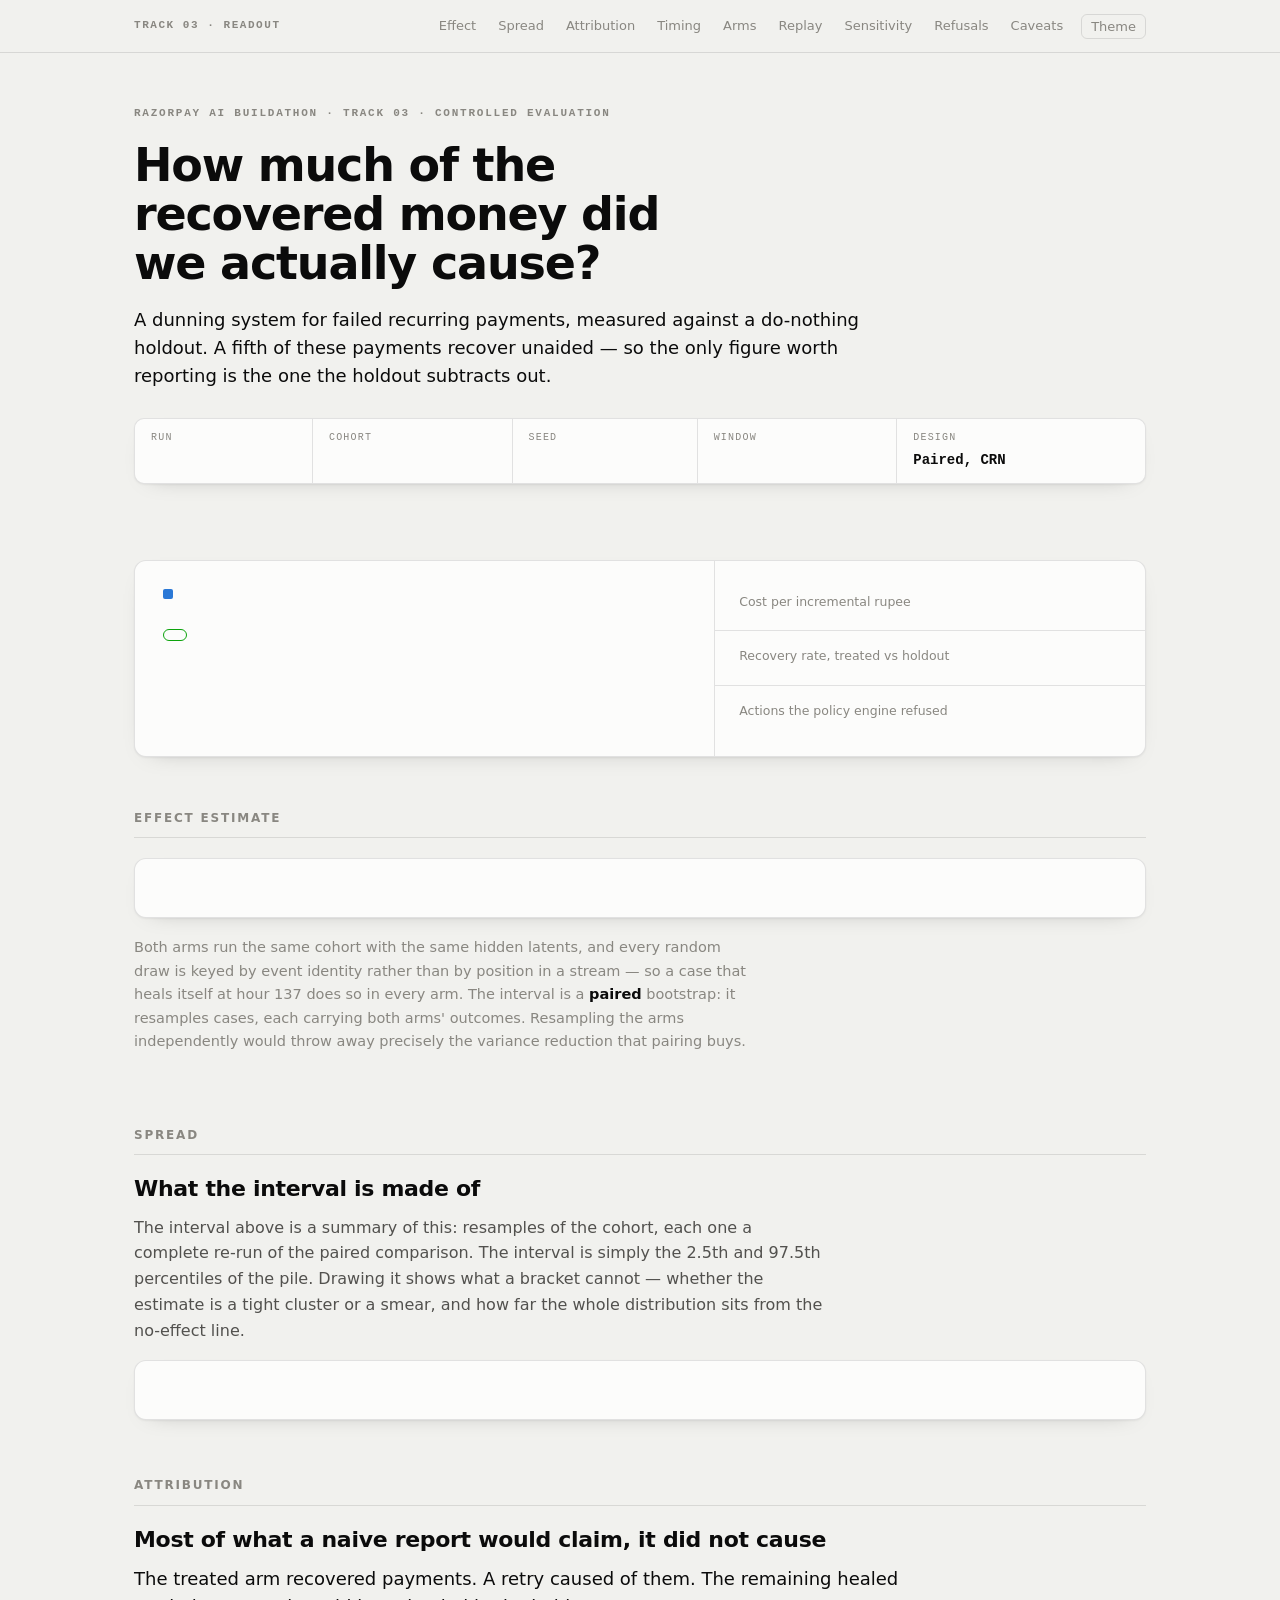
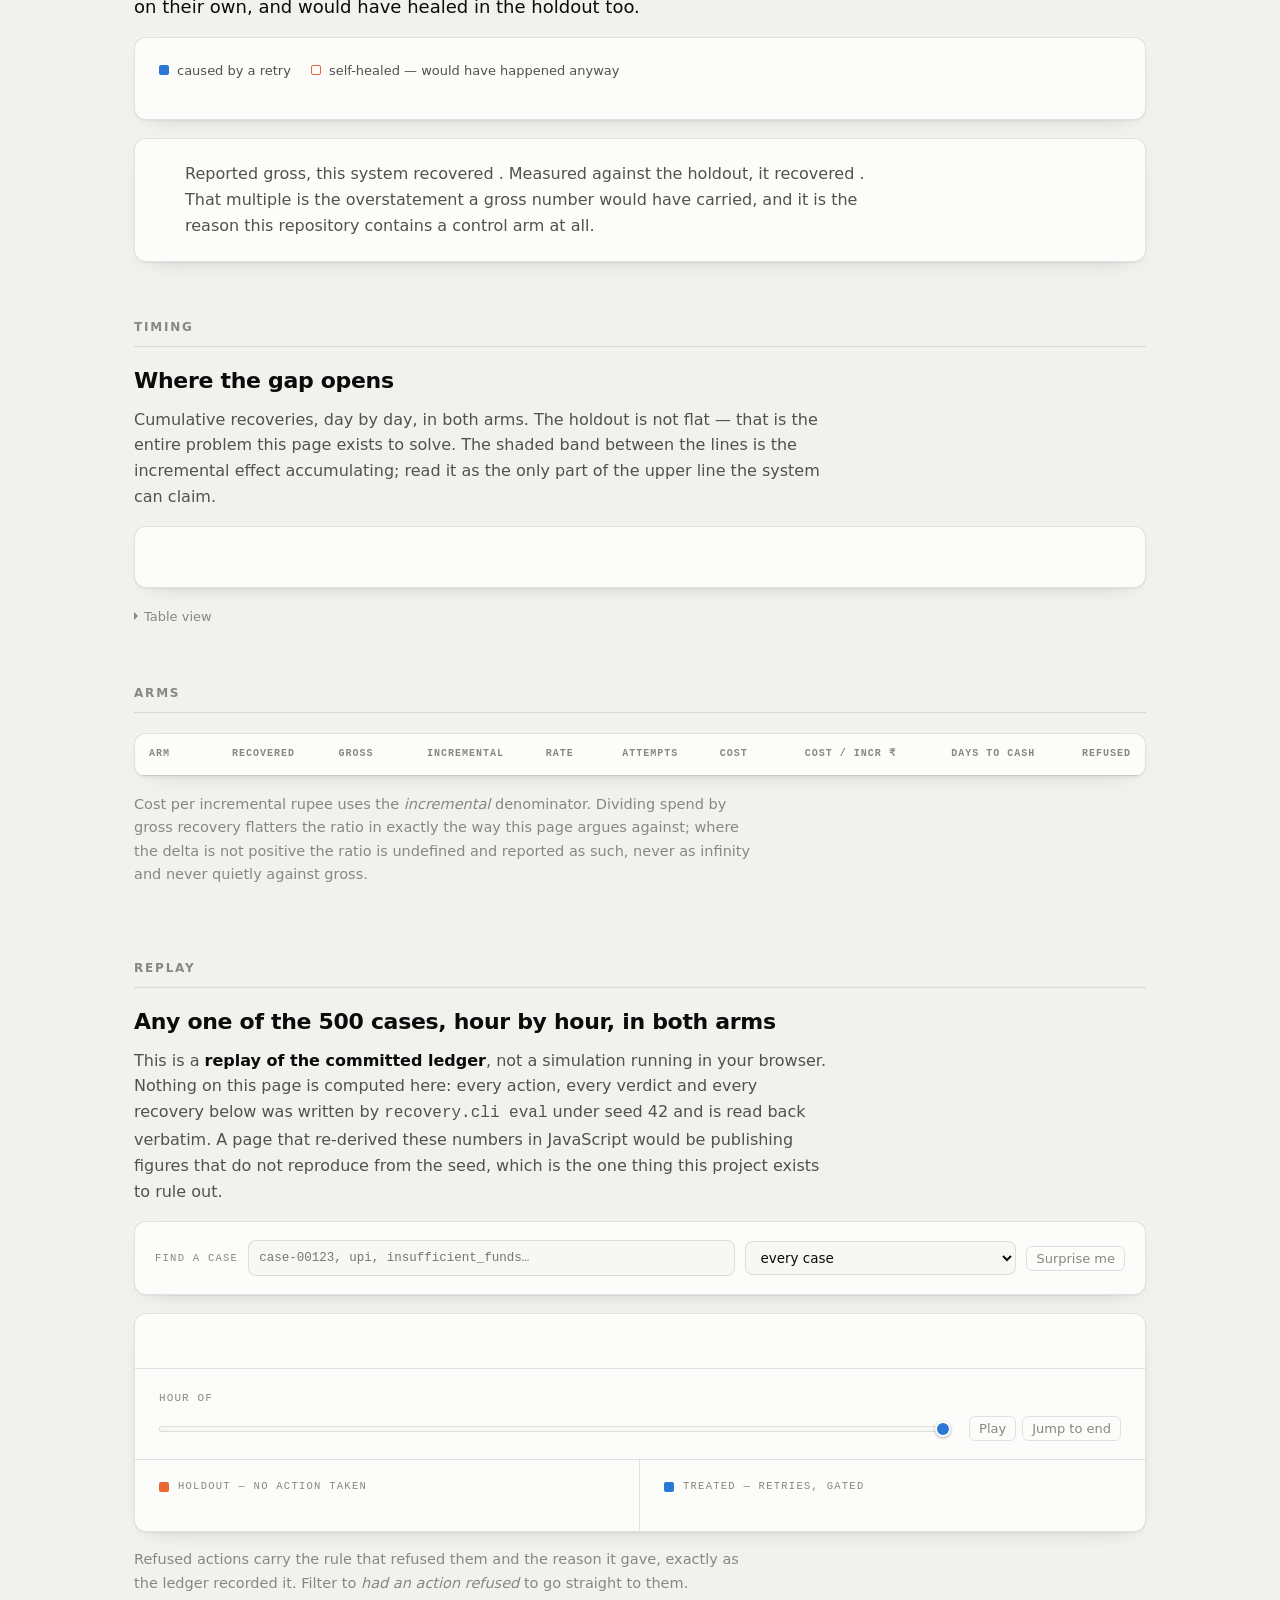
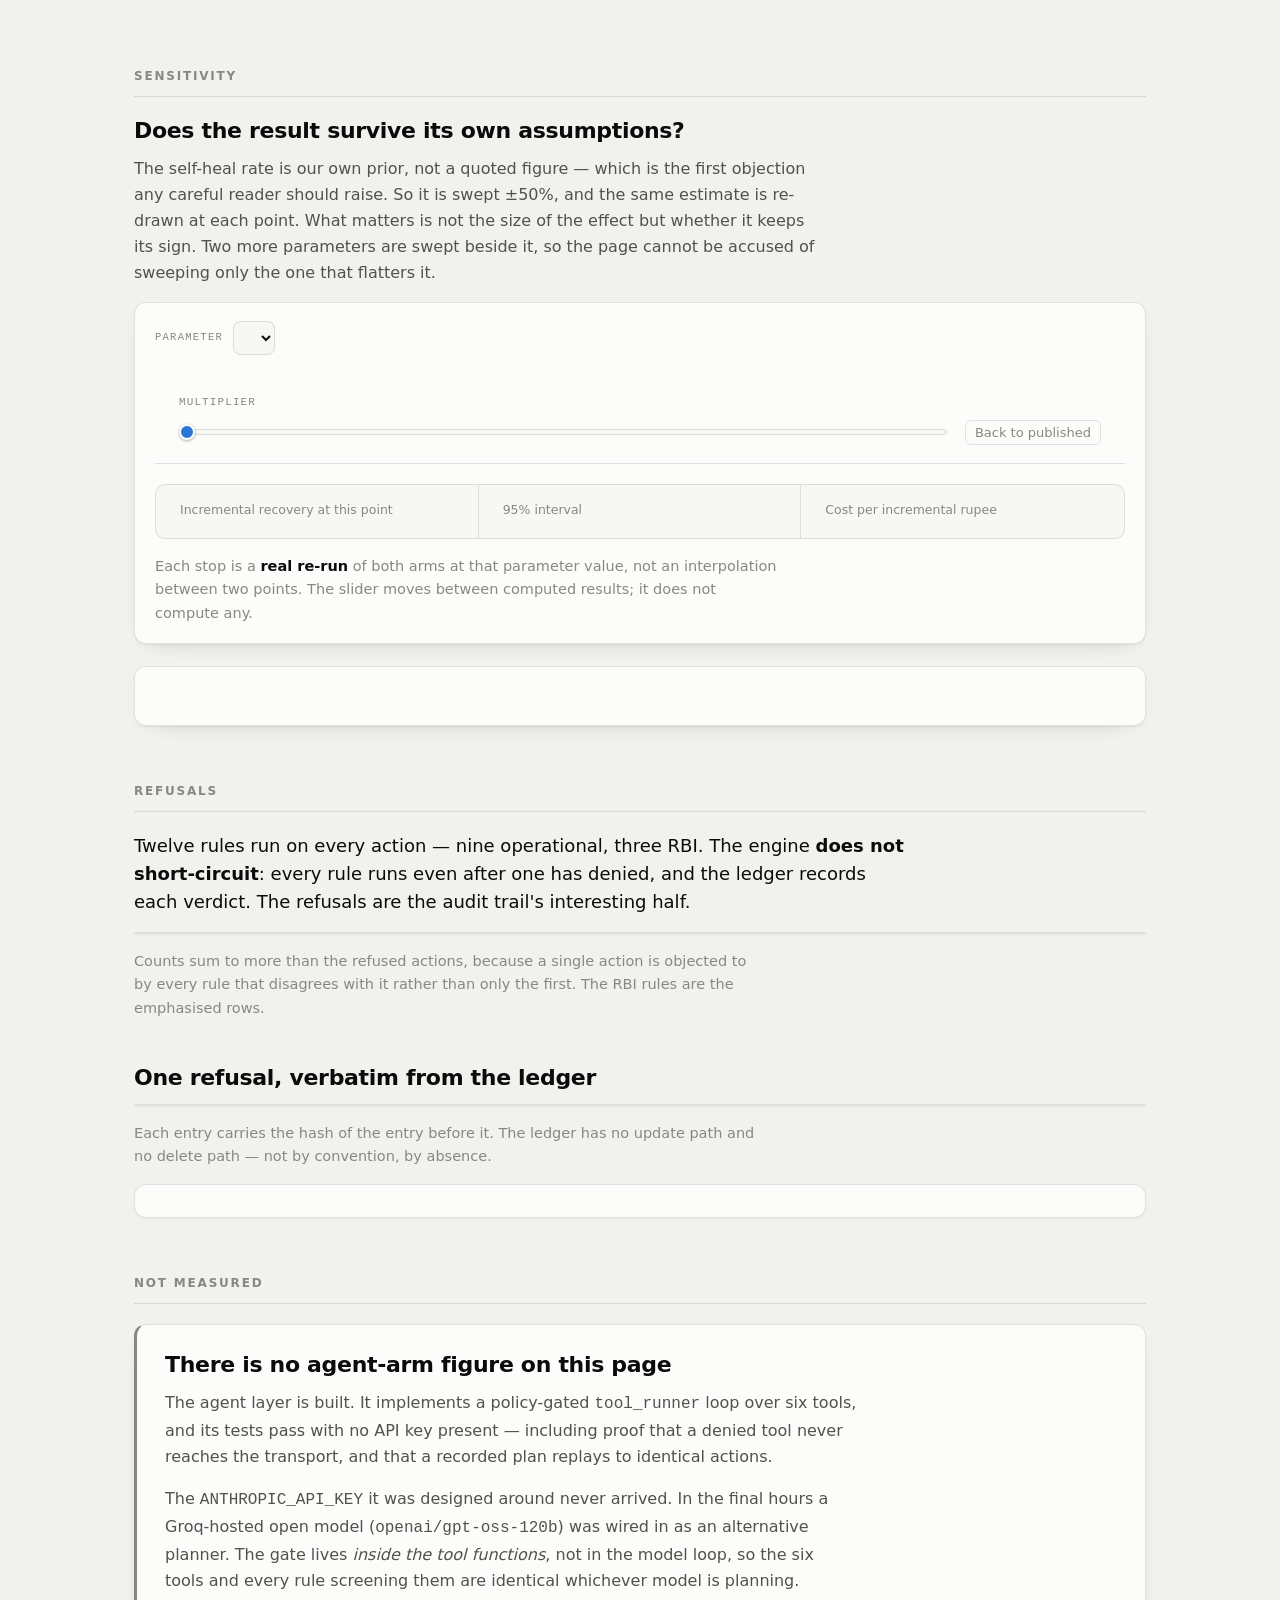
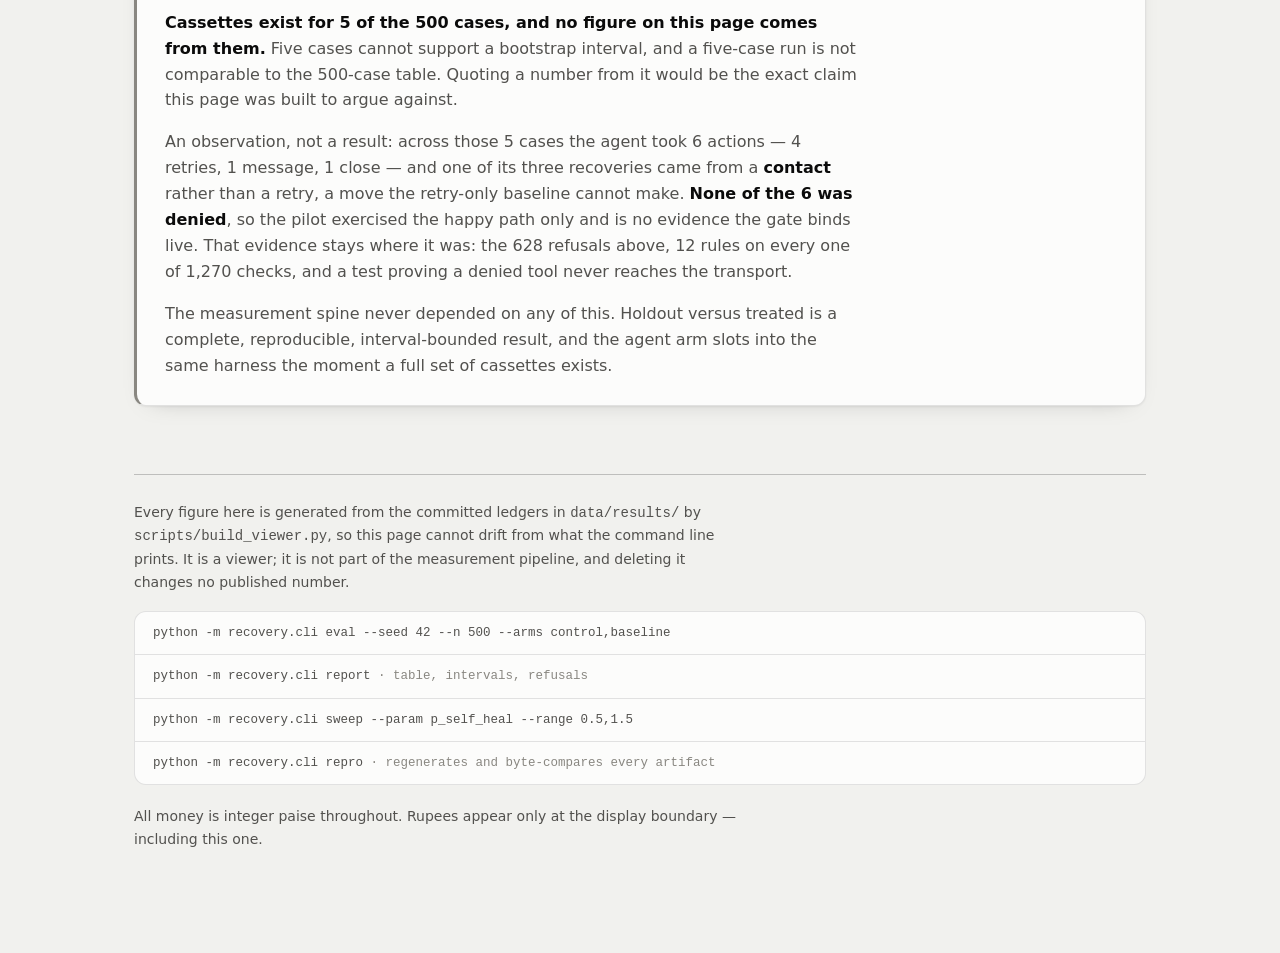
==== commit 194db756: "Add Groq agent provider and correct the unrecorded-arm disclosure" ====
--- a/scripts/viewer.template.html
+++ b/scripts/viewer.template.html
@@ -585,12 +585,25 @@
     loop over six tools, and its tests pass with no API key present — including proof
     that a denied tool never reaches the transport, and that a recorded plan replays to
     identical actions.</p>
-    <p><strong>It has never made a live API call.</strong> Recording its cassettes needs
-    a credential that was not available before the submission date. Rather than publish a
-    number from an unrecorded arm, the arm is reported as built, tested, and unrecorded.</p>
-    <p style="margin-bottom:0">The measurement spine never depended on it. Holdout versus
-    treated is a complete, reproducible, interval-bounded result, and the third arm slots
-    into the same harness the moment cassettes exist.</p>
+    <p>The <span class="d">ANTHROPIC_API_KEY</span> it was designed around never arrived.
+    In the final hours a Groq-hosted open model (<span class="d">openai/gpt-oss-120b</span>)
+    was wired in as an alternative planner. The gate lives <em>inside the tool functions</em>,
+    not in the model loop, so the six tools and every rule screening them are identical
+    whichever model is planning.</p>
+    <p><strong>Cassettes exist for 5 of the 500 cases, and no figure on this page comes
+    from them.</strong> Five cases cannot support a bootstrap interval, and a five-case run
+    is not comparable to the 500-case table. Quoting a number from it would be the exact
+    claim this page was built to argue against.</p>
+    <p>An observation, not a result: across those 5 cases the agent took 6 actions —
+    4 retries, 1 message, 1 close — and one of its three recoveries came from a
+    <strong>contact</strong> rather than a retry, a move the retry-only baseline cannot
+    make. <strong>None of the 6 was denied</strong>, so the pilot exercised the happy path
+    only and is no evidence the gate binds live. That evidence stays where it was: the
+    628 refusals above, 12 rules on every one of 1,270 checks, and a test proving a denied
+    tool never reaches the transport.</p>
+    <p style="margin-bottom:0">The measurement spine never depended on any of this. Holdout
+    versus treated is a complete, reproducible, interval-bounded result, and the agent arm
+    slots into the same harness the moment a full set of cassettes exists.</p>
   </div>
 </section>
 
